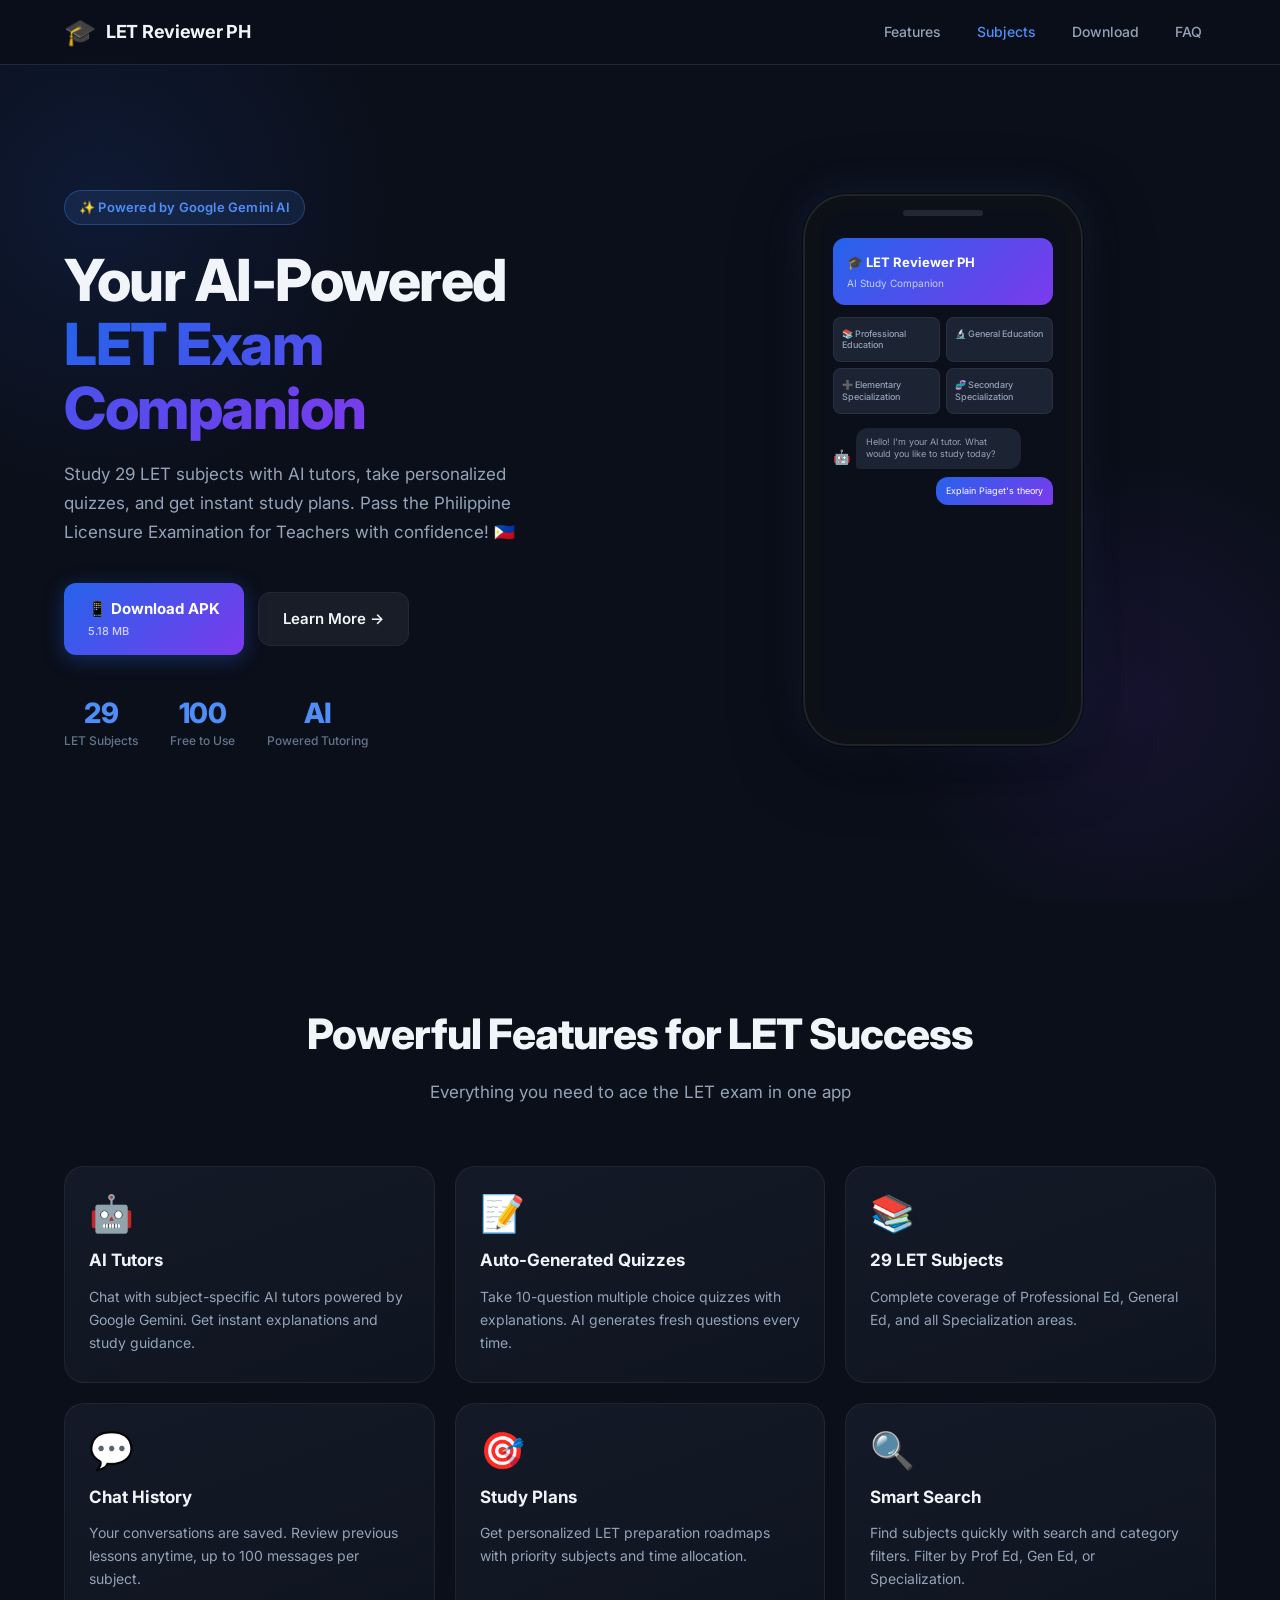
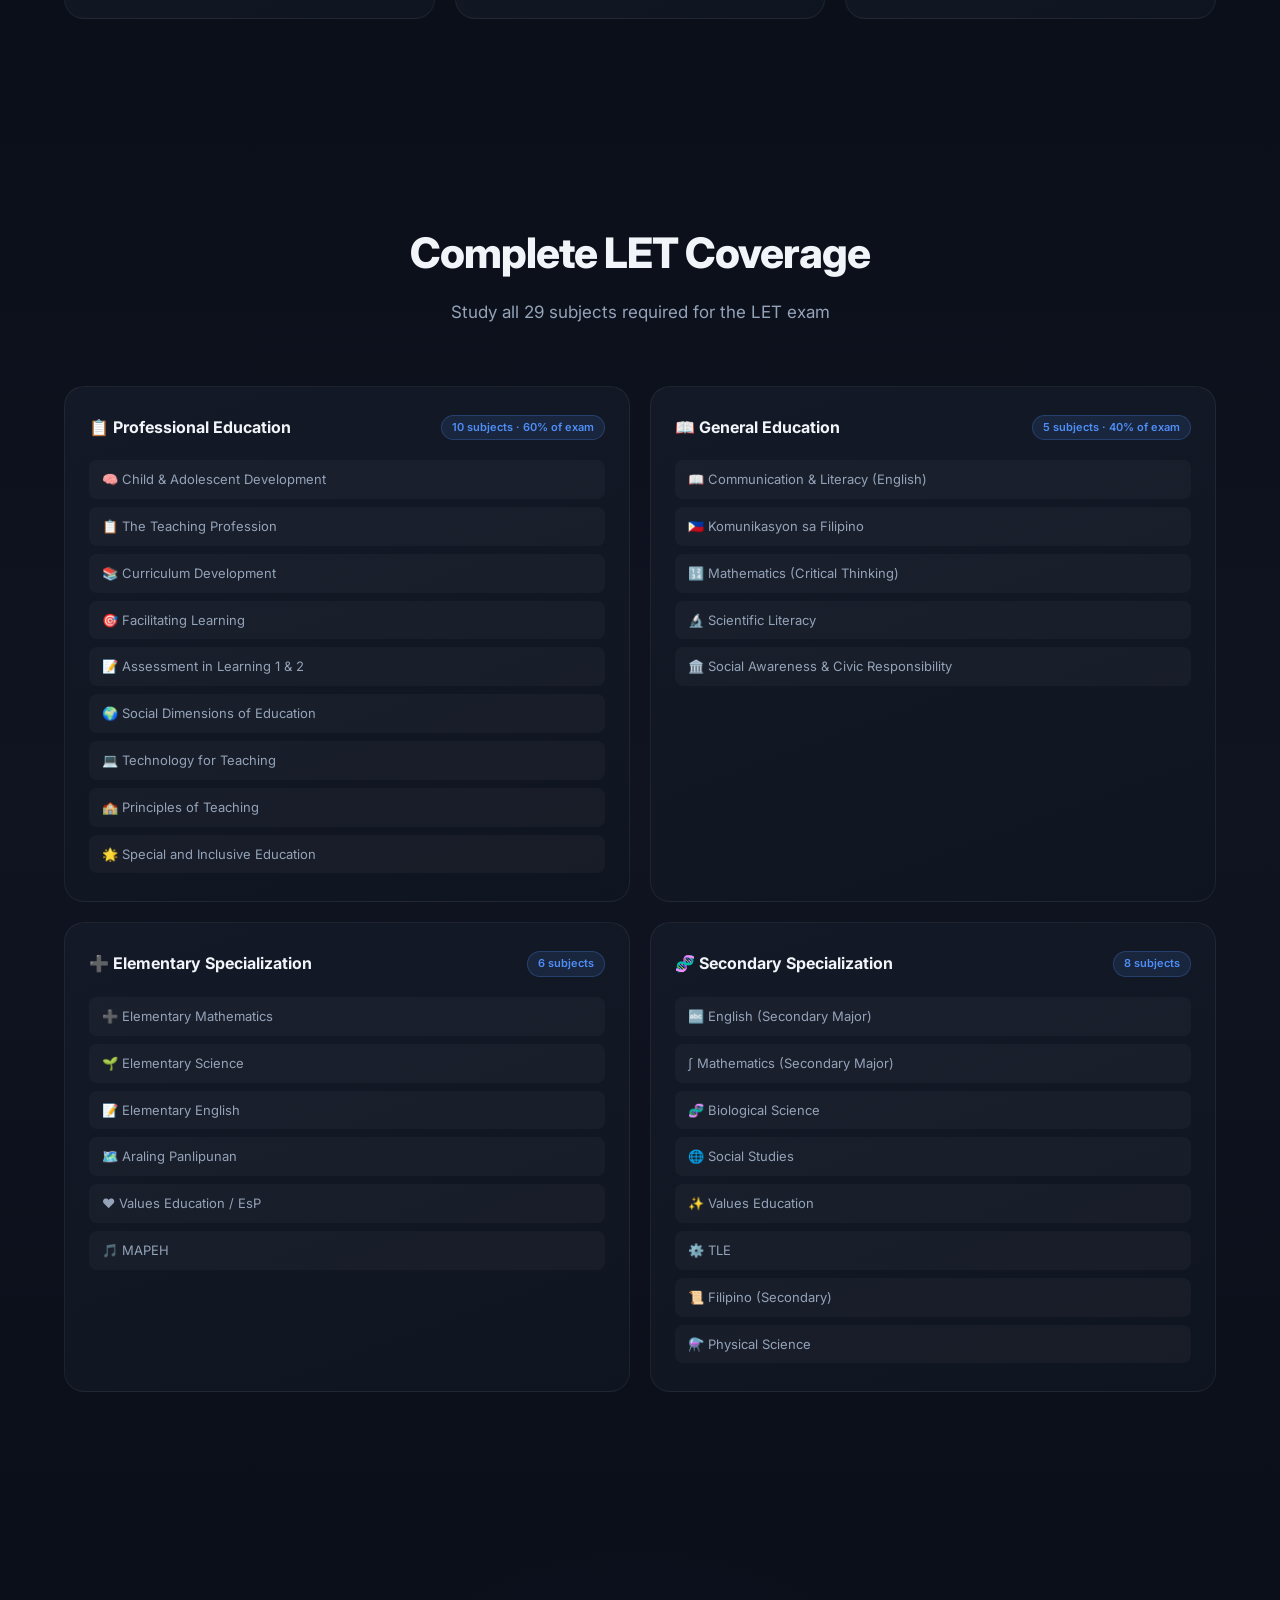
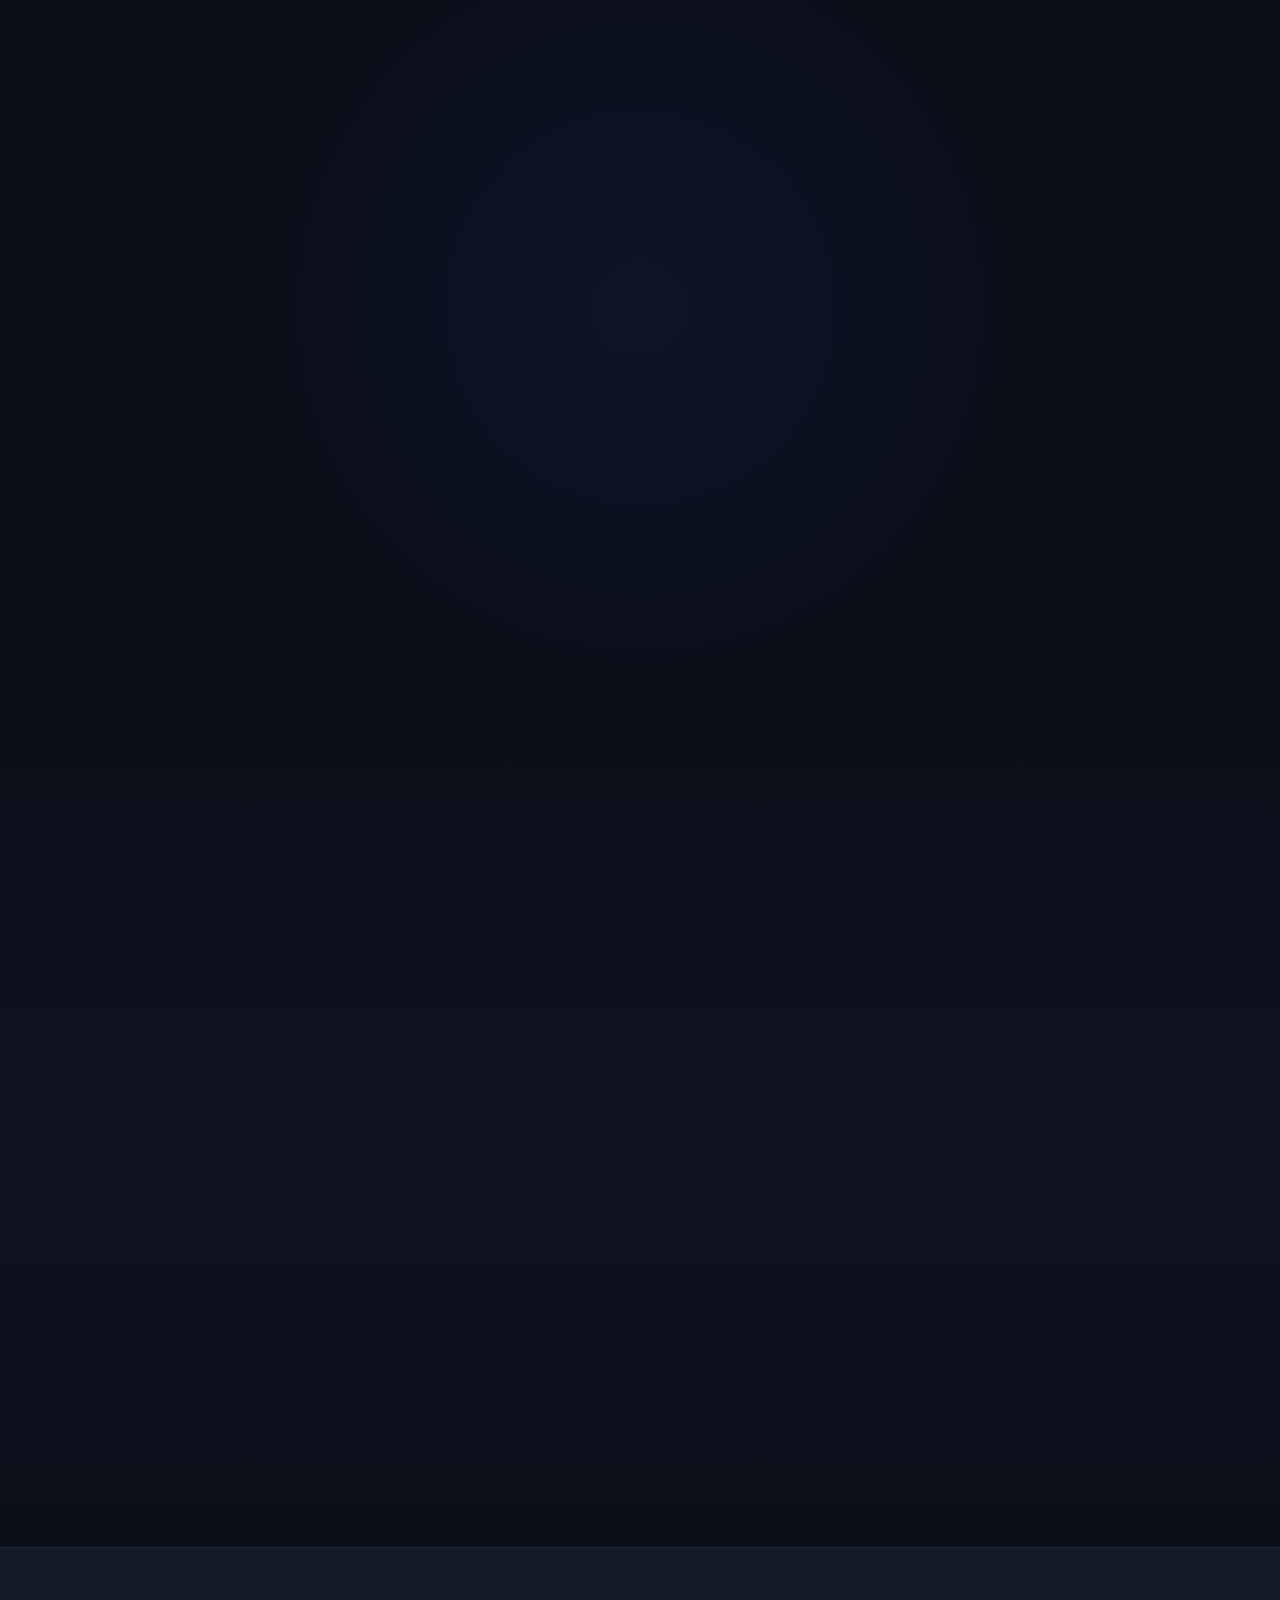
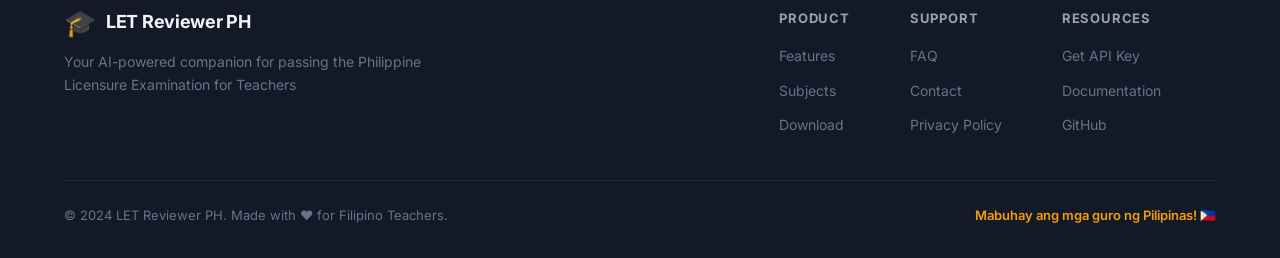
==== index.html @ 0d338c21 "initial commit" ====
<!DOCTYPE html>
<html lang="en">
<head>
    <meta charset="UTF-8">
    <meta name="viewport" content="width=device-width, initial-scale=1.0">
    <meta name="description" content="LET Reviewer PH - Your AI-powered Philippine LET exam companion. Study 29 subjects, chat with AI tutors, and take AI-generated quizzes.">
    <title>LET Reviewer PH - AI-Powered LET Exam Companion 🇵🇭</title>
    <link rel="stylesheet" href="styles.css">
    <link rel="preconnect" href="https://fonts.googleapis.com">
    <link rel="preconnect" href="https://fonts.gstatic.com" crossorigin>
    <link href="https://fonts.googleapis.com/css2?family=Inter:wght@400;500;600;700;800&display=swap" rel="stylesheet">
</head>
<body>
    <!-- Navigation -->
    <nav class="navbar">
        <div class="container">
            <div class="nav-content">
                <div class="logo">
                    <span class="logo-icon">🎓</span>
                    <span class="logo-text">LET Reviewer PH</span>
                </div>
                <div class="nav-links">
                    <a href="#features">Features</a>
                    <a href="#subjects">Subjects</a>
                    <a href="#download">Download</a>
                    <a href="#faq">FAQ</a>
                </div>
                <button class="mobile-menu-btn" onclick="toggleMobileMenu()">
                    <span></span>
                    <span></span>
                    <span></span>
                </button>
            </div>
        </div>
    </nav>

    <!-- Hero Section -->
    <section class="hero">
        <div class="container">
            <div class="hero-content">
                <div class="hero-text">
                    <div class="badge">✨ Powered by Google Gemini AI</div>
                    <h1 class="hero-title">
                        Your AI-Powered<br>
                        <span class="gradient-text">LET Exam Companion</span>
                    </h1>
                    <p class="hero-description">
                        Study 29 LET subjects with AI tutors, take personalized quizzes, 
                        and get instant study plans. Pass the Philippine Licensure Examination 
                        for Teachers with confidence! 🇵🇭
                    </p>
                    <div class="hero-buttons">
                        <a href="#download" class="btn btn-primary">
                            <span>📱 Download APK</span>
                            <span class="btn-size">5.18 MB</span>
                        </a>
                        <a href="#features" class="btn btn-secondary">
                            Learn More →
                        </a>
                    </div>
                    <div class="hero-stats">
                        <div class="stat">
                            <div class="stat-number">29</div>
                            <div class="stat-label">LET Subjects</div>
                        </div>
                        <div class="stat">
                            <div class="stat-number">100%</div>
                            <div class="stat-label">Free to Use</div>
                        </div>
                        <div class="stat">
                            <div class="stat-number">AI</div>
                            <div class="stat-label">Powered Tutoring</div>
                        </div>
                    </div>
                </div>
                <div class="hero-image">
                    <div class="phone-mockup">
                        <div class="phone-screen">
                            <div class="app-preview">
                                <div class="preview-header">
                                    <div class="preview-title">🎓 LET Reviewer PH</div>
                                    <div class="preview-subtitle">AI Study Companion</div>
                                </div>
                                <div class="preview-subjects">
                                    <div class="subject-card">📚 Professional Education</div>
                                    <div class="subject-card">🔬 General Education</div>
                                    <div class="subject-card">➕ Elementary Specialization</div>
                                    <div class="subject-card">🧬 Secondary Specialization</div>
                                </div>
                                <div class="preview-chat">
                                    <div class="chat-bubble ai">
                                        <div class="bubble-icon">🤖</div>
                                        <div class="bubble-text">Hello! I'm your AI tutor. What would you like to study today?</div>
                                    </div>
                                    <div class="chat-bubble user">
                                        <div class="bubble-text">Explain Piaget's theory</div>
                                    </div>
                                </div>
                            </div>
                        </div>
                    </div>
                </div>
            </div>
        </div>
    </section>

    <!-- Features Section -->
    <section id="features" class="features">
        <div class="container">
            <div class="section-header">
                <h2 class="section-title">Powerful Features for LET Success</h2>
                <p class="section-description">Everything you need to ace the LET exam in one app</p>
            </div>
            <div class="features-grid">
                <div class="feature-card">
                    <div class="feature-icon">🤖</div>
                    <h3 class="feature-title">AI Tutors</h3>
                    <p class="feature-description">Chat with subject-specific AI tutors powered by Google Gemini. Get instant explanations and study guidance.</p>
                </div>
                <div class="feature-card">
                    <div class="feature-icon">📝</div>
                    <h3 class="feature-title">Auto-Generated Quizzes</h3>
                    <p class="feature-description">Take 10-question multiple choice quizzes with explanations. AI generates fresh questions every time.</p>
                </div>
                <div class="feature-card">
                    <div class="feature-icon">📚</div>
                    <h3 class="feature-title">29 LET Subjects</h3>
                    <p class="feature-description">Complete coverage of Professional Ed, General Ed, and all Specialization areas.</p>
                </div>
                <div class="feature-card">
                    <div class="feature-icon">💬</div>
                    <h3 class="feature-title">Chat History</h3>
                    <p class="feature-description">Your conversations are saved. Review previous lessons anytime, up to 100 messages per subject.</p>
                </div>
                <div class="feature-card">
                    <div class="feature-icon">🎯</div>
                    <h3 class="feature-title">Study Plans</h3>
                    <p class="feature-description">Get personalized LET preparation roadmaps with priority subjects and time allocation.</p>
                </div>
                <div class="feature-card">
                    <div class="feature-icon">🔍</div>
                    <h3 class="feature-title">Smart Search</h3>
                    <p class="feature-description">Find subjects quickly with search and category filters. Filter by Prof Ed, Gen Ed, or Specialization.</p>
                </div>
            </div>
        </div>
    </section>

    <!-- Subjects Section -->
    <section id="subjects" class="subjects">
        <div class="container">
            <div class="section-header">
                <h2 class="section-title">Complete LET Coverage</h2>
                <p class="section-description">Study all 29 subjects required for the LET exam</p>
            </div>
            <div class="subjects-categories">
                <div class="subject-category">
                    <div class="category-header">
                        <h3 class="category-title">📋 Professional Education</h3>
                        <span class="category-count">10 subjects · 60% of exam</span>
                    </div>
                    <ul class="subject-list">
                        <li>🧠 Child & Adolescent Development</li>
                        <li>📋 The Teaching Profession</li>
                        <li>📚 Curriculum Development</li>
                        <li>🎯 Facilitating Learning</li>
                        <li>📝 Assessment in Learning 1 & 2</li>
                        <li>🌍 Social Dimensions of Education</li>
                        <li>💻 Technology for Teaching</li>
                        <li>🏫 Principles of Teaching</li>
                        <li>🌟 Special and Inclusive Education</li>
                    </ul>
                </div>
                <div class="subject-category">
                    <div class="category-header">
                        <h3 class="category-title">📖 General Education</h3>
                        <span class="category-count">5 subjects · 40% of exam</span>
                    </div>
                    <ul class="subject-list">
                        <li>📖 Communication & Literacy (English)</li>
                        <li>🇵🇭 Komunikasyon sa Filipino</li>
                        <li>🔢 Mathematics (Critical Thinking)</li>
                        <li>🔬 Scientific Literacy</li>
                        <li>🏛️ Social Awareness & Civic Responsibility</li>
                    </ul>
                </div>
                <div class="subject-category">
                    <div class="category-header">
                        <h3 class="category-title">➕ Elementary Specialization</h3>
                        <span class="category-count">6 subjects</span>
                    </div>
                    <ul class="subject-list">
                        <li>➕ Elementary Mathematics</li>
                        <li>🌱 Elementary Science</li>
                        <li>📝 Elementary English</li>
                        <li>🗺️ Araling Panlipunan</li>
                        <li>❤️ Values Education / EsP</li>
                        <li>🎵 MAPEH</li>
                    </ul>
                </div>
                <div class="subject-category">
                    <div class="category-header">
                        <h3 class="category-title">🧬 Secondary Specialization</h3>
                        <span class="category-count">8 subjects</span>
                    </div>
                    <ul class="subject-list">
                        <li>🔤 English (Secondary Major)</li>
                        <li>∫ Mathematics (Secondary Major)</li>
                        <li>🧬 Biological Science</li>
                        <li>🌐 Social Studies</li>
                        <li>✨ Values Education</li>
                        <li>⚙️ TLE</li>
                        <li>📜 Filipino (Secondary)</li>
                        <li>⚗️ Physical Science</li>
                    </ul>
                </div>
            </div>
        </div>
    </section>

    <!-- Download Section -->
    <section id="download" class="download">
        <div class="container">
            <div class="download-content">
                <div class="download-info">
                    <h2 class="download-title">Ready to Start Studying?</h2>
                    <p class="download-description">Download the LET Reviewer PH app and start your journey to becoming a licensed teacher in the Philippines!</p>
                    
                    <div class="download-features">
                        <div class="download-feature">
                            <span class="check-icon">✅</span>
                            <span>No registration required</span>
                        </div>
                        <div class="download-feature">
                            <span class="check-icon">✅</span>
                            <span>API key pre-configured</span>
                        </div>
                        <div class="download-feature">
                            <span class="check-icon">✅</span>
                            <span>Works offline (chat history)</span>
                        </div>
                        <div class="download-feature">
                            <span class="check-icon">✅</span>
                            <span>100% free to use</span>
                        </div>
                    </div>

                    <div class="download-button-container">
                        <a href="LETReviewer.apk" class="btn btn-download" download="LET-Reviewer-PH.apk" onclick="trackDownload()">
                            <span class="download-icon">📱</span>
                            <div class="download-text">
                                <span class="download-label">Download APK</span>
                                <span class="download-size">Version 1.0 · 5.18 MB · Fixed Release</span>
                            </div>
                        </a>
                        <p class="download-note">
                            <strong>Android 7.0+</strong> · Enable "Install from Unknown Sources" to install
                        </p>
                    </div>

                    <div class="download-stats">
                        <div class="stat-item">
                            <div class="stat-value" id="downloadCount">0</div>
                            <div class="stat-label">Downloads</div>
                        </div>
                        <div class="stat-item">
                            <div class="stat-value">4.9★</div>
                            <div class="stat-label">Rating</div>
                        </div>
                        <div class="stat-item">
                            <div class="stat-value">~20MB</div>
                            <div class="stat-label">Storage</div>
                        </div>
                    </div>
                </div>

                <div class="download-instructions">
                    <h3 class="instructions-title">📋 Installation Steps</h3>
                    <ol class="instructions-list">
                        <li>
                            <strong>Download</strong> the APK file by clicking the button
                        </li>
                        <li>
                            <strong>Enable</strong> "Install from Unknown Sources" in your Android settings
                            <span class="instruction-detail">Settings → Security → Unknown Sources</span>
                        </li>
                        <li>
                            <strong>Open</strong> the downloaded APK file from your Downloads folder
                        </li>
                        <li>
                            <strong>Tap Install</strong> and wait for installation to complete
                        </li>
                        <li>
                            <strong>Launch</strong> the app and start studying! No setup needed 🎉
                        </li>
                    </ol>

                    <div class="system-requirements">
                        <h4>System Requirements</h4>
                        <ul>
                            <li><strong>OS:</strong> Android 7.0 (Nougat) or higher</li>
                            <li><strong>Storage:</strong> 20 MB free space</li>
                            <li><strong>Internet:</strong> Required for AI features</li>
                            <li><strong>RAM:</strong> 2 GB recommended</li>
                        </ul>
                    </div>
                </div>
            </div>
        </div>
    </section>

    <!-- FAQ Section -->
    <section id="faq" class="faq">
        <div class="container">
            <div class="section-header">
                <h2 class="section-title">Frequently Asked Questions</h2>
                <p class="section-description">Everything you need to know about LET Reviewer PH</p>
            </div>
            <div class="faq-grid">
                <div class="faq-item">
                    <h3 class="faq-question">Is the app really free?</h3>
                    <p class="faq-answer">Yes! LET Reviewer PH is 100% free. The app comes with a pre-configured Gemini API key, so you can start using it immediately without any costs.</p>
                </div>
                <div class="faq-item">
                    <h3 class="faq-question">Do I need to register or login?</h3>
                    <p class="faq-answer">No registration required! Just download, install, and start studying. Your chat history is saved locally on your device.</p>
                </div>
                <div class="faq-item">
                    <h3 class="faq-question">Does it work offline?</h3>
                    <p class="faq-answer">The app requires internet to communicate with the AI tutor. However, your chat history is saved locally and can be viewed offline.</p>
                </div>
                <div class="faq-item">
                    <h3 class="faq-question">How accurate is the AI tutor?</h3>
                    <p class="faq-answer">The AI is powered by Google's Gemini model and trained on comprehensive LET materials. It provides accurate, helpful responses but should be used alongside official study materials.</p>
                </div>
                <div class="faq-item">
                    <h3 class="faq-question">Can I use my own API key?</h3>
                    <p class="faq-answer">Yes! While the app comes with a pre-configured key, you can update it anytime via the Settings screen if you want to use your own Gemini API key.</p>
                </div>
                <div class="faq-item">
                    <h3 class="faq-question">Is my data safe and private?</h3>
                    <p class="faq-answer">Absolutely. All data is stored locally on your device. Your questions are sent to Google's Gemini API for responses, but no personal information is collected or shared.</p>
                </div>
            </div>
        </div>
    </section>

    <!-- Footer -->
    <footer class="footer">
        <div class="container">
            <div class="footer-content">
                <div class="footer-brand">
                    <div class="footer-logo">
                        <span class="logo-icon">🎓</span>
                        <span class="logo-text">LET Reviewer PH</span>
                    </div>
                    <p class="footer-tagline">Your AI-powered companion for passing the Philippine Licensure Examination for Teachers</p>
                </div>
                <div class="footer-links">
                    <div class="footer-column">
                        <h4>Product</h4>
                        <a href="#features">Features</a>
                        <a href="#subjects">Subjects</a>
                        <a href="#download">Download</a>
                    </div>
                    <div class="footer-column">
                        <h4>Support</h4>
                        <a href="#faq">FAQ</a>
                        <a href="mailto:support@letreviewer.ph">Contact</a>
                        <a href="#">Privacy Policy</a>
                    </div>
                    <div class="footer-column">
                        <h4>Resources</h4>
                        <a href="https://aistudio.google.com" target="_blank">Get API Key</a>
                        <a href="#">Documentation</a>
                        <a href="#">GitHub</a>
                    </div>
                </div>
            </div>
            <div class="footer-bottom">
                <p>&copy; 2024 LET Reviewer PH. Made with ❤️ for Filipino Teachers.</p>
                <p class="footer-disclaimer">Mabuhay ang mga guro ng Pilipinas! 🇵🇭</p>
            </div>
        </div>
    </footer>

    <script src="script.js"></script>
</body>
</html>
---- styles.css ----
/* ============================================================
   LET Reviewer PH - Website Styles
   ============================================================ */

/* Reset and Base */
*, *::before, *::after {
    margin: 0;
    padding: 0;
    box-sizing: border-box;
}

:root {
    --primary: #4F8EF7;
    --primary-dark: #2563EB;
    --primary-deeper: #1D4ED8;
    --accent: #F59E0B;
    --accent-dark: #D97706;
    --purple: #7C3AED;
    --green: #22C55E;

    --bg-dark: #0B0F1A;
    --bg-card: #141927;
    --bg-card-2: #1C2333;
    --bg-input: #1E2638;
    --divider: #1E293B;

    --text-primary: #F1F5F9;
    --text-secondary: #94A3B8;
    --text-hint: #64748B;

    --gradient-blue: linear-gradient(135deg, #2563EB 0%, #7C3AED 100%);
    --gradient-gold: linear-gradient(135deg, #F59E0B 0%, #EF4444 100%);
    --gradient-card: linear-gradient(160deg, #141927 0%, #0f1520 100%);

    --radius-sm: 8px;
    --radius-md: 12px;
    --radius-lg: 20px;
    --radius-xl: 28px;

    --shadow-sm: 0 2px 8px rgba(0,0,0,0.3);
    --shadow-md: 0 8px 32px rgba(0,0,0,0.4);
    --shadow-lg: 0 16px 64px rgba(0,0,0,0.5);
    --shadow-glow: 0 0 40px rgba(79,142,247,0.15);

    --transition: 0.25s ease;
}

html {
    scroll-behavior: smooth;
}

body {
    font-family: 'Inter', -apple-system, BlinkMacSystemFont, 'Segoe UI', sans-serif;
    background: var(--bg-dark);
    color: var(--text-primary);
    line-height: 1.6;
    overflow-x: hidden;
}

.container {
    max-width: 1200px;
    margin: 0 auto;
    padding: 0 24px;
}

/* ============================================================
   NAVBAR
   ============================================================ */

.navbar {
    position: fixed;
    top: 0;
    left: 0;
    right: 0;
    z-index: 100;
    background: rgba(11, 15, 26, 0.85);
    backdrop-filter: blur(16px);
    -webkit-backdrop-filter: blur(16px);
    border-bottom: 1px solid var(--divider);
    transition: background var(--transition);
}

.navbar.scrolled {
    background: rgba(11, 15, 26, 0.98);
}

.nav-content {
    display: flex;
    align-items: center;
    justify-content: space-between;
    height: 64px;
}

.logo {
    display: flex;
    align-items: center;
    gap: 10px;
    text-decoration: none;
}

.logo-icon {
    font-size: 26px;
    line-height: 1;
}

.logo-text {
    font-size: 18px;
    font-weight: 700;
    color: var(--text-primary);
    letter-spacing: -0.3px;
}

.nav-links {
    display: flex;
    align-items: center;
    gap: 8px;
}

.nav-links a {
    color: var(--text-secondary);
    text-decoration: none;
    font-size: 14px;
    font-weight: 500;
    padding: 8px 14px;
    border-radius: var(--radius-sm);
    transition: color var(--transition), background var(--transition);
}

.nav-links a:hover {
    color: var(--text-primary);
    background: rgba(255,255,255,0.06);
}

.mobile-menu-btn {
    display: none;
    flex-direction: column;
    gap: 5px;
    background: none;
    border: none;
    cursor: pointer;
    padding: 4px;
}

.mobile-menu-btn span {
    display: block;
    width: 22px;
    height: 2px;
    background: var(--text-secondary);
    border-radius: 2px;
    transition: var(--transition);
}

/* ============================================================
   HERO
   ============================================================ */

.hero {
    min-height: 100vh;
    display: flex;
    align-items: center;
    padding: 120px 0 80px;
    position: relative;
    overflow: hidden;
}

/* Background glow orbs */
.hero::before {
    content: '';
    position: absolute;
    width: 600px;
    height: 600px;
    background: radial-gradient(circle, rgba(37,99,235,0.12) 0%, transparent 70%);
    top: -100px;
    left: -200px;
    pointer-events: none;
}

.hero::after {
    content: '';
    position: absolute;
    width: 500px;
    height: 500px;
    background: radial-gradient(circle, rgba(124,58,237,0.1) 0%, transparent 70%);
    bottom: -50px;
    right: -100px;
    pointer-events: none;
}

.hero-content {
    display: grid;
    grid-template-columns: 1fr 1fr;
    gap: 60px;
    align-items: center;
}

.hero-text {
    position: relative;
    z-index: 1;
}

.badge {
    display: inline-flex;
    align-items: center;
    gap: 6px;
    background: rgba(79,142,247,0.12);
    border: 1px solid rgba(79,142,247,0.3);
    color: var(--primary);
    font-size: 13px;
    font-weight: 600;
    padding: 6px 14px;
    border-radius: 100px;
    margin-bottom: 24px;
    letter-spacing: 0.2px;
}

.hero-title {
    font-size: clamp(36px, 5vw, 58px);
    font-weight: 800;
    line-height: 1.1;
    letter-spacing: -1.5px;
    margin-bottom: 20px;
    color: var(--text-primary);
}

.gradient-text {
    background: var(--gradient-blue);
    -webkit-background-clip: text;
    -webkit-text-fill-color: transparent;
    background-clip: text;
}

.hero-description {
    font-size: 17px;
    color: var(--text-secondary);
    line-height: 1.7;
    margin-bottom: 36px;
    max-width: 480px;
}

.hero-buttons {
    display: flex;
    align-items: center;
    gap: 14px;
    margin-bottom: 44px;
    flex-wrap: wrap;
}

/* ============================================================
   BUTTONS
   ============================================================ */

.btn {
    display: inline-flex;
    align-items: center;
    gap: 8px;
    font-size: 15px;
    font-weight: 600;
    padding: 14px 24px;
    border-radius: var(--radius-md);
    text-decoration: none;
    border: none;
    cursor: pointer;
    transition: transform var(--transition), box-shadow var(--transition), opacity var(--transition);
    white-space: nowrap;
}

.btn:hover {
    transform: translateY(-2px);
}

.btn:active {
    transform: translateY(0);
}

.btn-primary {
    background: var(--gradient-blue);
    color: white;
    box-shadow: 0 4px 20px rgba(37,99,235,0.35);
    flex-direction: column;
    align-items: flex-start;
    gap: 2px;
    padding: 14px 24px;
}

.btn-primary:hover {
    box-shadow: 0 8px 30px rgba(37,99,235,0.5);
}

.btn-primary span:first-child {
    font-size: 15px;
    font-weight: 700;
}

.btn-size {
    font-size: 11px;
    font-weight: 500;
    opacity: 0.75;
}

.btn-secondary {
    background: rgba(255,255,255,0.06);
    color: var(--text-primary);
    border: 1px solid var(--divider);
}

.btn-secondary:hover {
    background: rgba(255,255,255,0.1);
    border-color: rgba(79,142,247,0.4);
}

.btn-download {
    display: flex;
    align-items: center;
    gap: 16px;
    background: var(--gradient-blue);
    color: white;
    padding: 18px 28px;
    border-radius: var(--radius-lg);
    box-shadow: 0 6px 30px rgba(37,99,235,0.4);
    font-size: 16px;
    font-weight: 700;
    text-decoration: none;
    transition: transform var(--transition), box-shadow var(--transition);
    width: fit-content;
}

.btn-download:hover {
    transform: translateY(-3px);
    box-shadow: 0 12px 40px rgba(37,99,235,0.55);
}

.download-icon {
    font-size: 28px;
    line-height: 1;
}

.download-text {
    display: flex;
    flex-direction: column;
    gap: 2px;
    text-align: left;
}

.download-label {
    font-size: 16px;
    font-weight: 700;
}

.download-size {
    font-size: 12px;
    font-weight: 500;
    opacity: 0.8;
}

/* ============================================================
   HERO STATS
   ============================================================ */

.hero-stats {
    display: flex;
    gap: 32px;
}

.stat {
    text-align: center;
}

.stat-number {
    font-size: 28px;
    font-weight: 800;
    color: var(--primary);
    line-height: 1;
    letter-spacing: -0.5px;
}

.stat-label {
    font-size: 12px;
    color: var(--text-hint);
    margin-top: 4px;
    font-weight: 500;
}

/* ============================================================
   PHONE MOCKUP
   ============================================================ */

.hero-image {
    display: flex;
    justify-content: center;
    align-items: center;
    position: relative;
    z-index: 1;
}

.phone-mockup {
    width: 280px;
    background: #0d1117;
    border-radius: 44px;
    padding: 14px;
    border: 2px solid rgba(255,255,255,0.08);
    box-shadow:
        0 0 0 1px rgba(0,0,0,0.5),
        var(--shadow-lg),
        var(--shadow-glow);
    position: relative;
    animation: float 4s ease-in-out infinite;
}

@keyframes float {
    0%, 100% { transform: translateY(0px); }
    50% { transform: translateY(-12px); }
}

/* Phone notch */
.phone-mockup::before {
    content: '';
    position: absolute;
    top: 14px;
    left: 50%;
    transform: translateX(-50%);
    width: 80px;
    height: 6px;
    background: rgba(255,255,255,0.1);
    border-radius: 4px;
    z-index: 2;
}

.phone-screen {
    background: var(--bg-dark);
    border-radius: 32px;
    overflow: hidden;
    min-height: 520px;
}

.app-preview {
    padding: 28px 14px 14px;
    display: flex;
    flex-direction: column;
    gap: 10px;
}

.preview-header {
    background: var(--gradient-blue);
    border-radius: var(--radius-md);
    padding: 14px;
    margin-bottom: 2px;
}

.preview-title {
    font-size: 13px;
    font-weight: 700;
    color: white;
}

.preview-subtitle {
    font-size: 10px;
    color: rgba(255,255,255,0.7);
    margin-top: 2px;
}

.preview-subjects {
    display: grid;
    grid-template-columns: 1fr 1fr;
    gap: 6px;
}

.subject-card {
    background: var(--bg-card-2);
    border: 1px solid rgba(255,255,255,0.06);
    border-radius: var(--radius-sm);
    padding: 10px 8px;
    font-size: 9px;
    color: var(--text-secondary);
    font-weight: 500;
    line-height: 1.3;
}

.preview-chat {
    display: flex;
    flex-direction: column;
    gap: 8px;
    margin-top: 4px;
}

.chat-bubble {
    display: flex;
    gap: 6px;
    align-items: flex-end;
}

.chat-bubble.ai {
    justify-content: flex-start;
}

.chat-bubble.user {
    justify-content: flex-end;
}

.bubble-icon {
    font-size: 14px;
    flex-shrink: 0;
}

.bubble-text {
    font-size: 9px;
    line-height: 1.4;
    padding: 8px 10px;
    border-radius: 12px;
    max-width: 75%;
}

.chat-bubble.ai .bubble-text {
    background: var(--bg-card-2);
    color: var(--text-secondary);
    border-bottom-left-radius: 3px;
}

.chat-bubble.user .bubble-text {
    background: var(--gradient-blue);
    color: white;
    border-bottom-right-radius: 3px;
}

/* ============================================================
   FEATURES SECTION
   ============================================================ */

.features {
    padding: 100px 0;
    position: relative;
}

.section-header {
    text-align: center;
    margin-bottom: 60px;
}

.section-title {
    font-size: clamp(28px, 4vw, 42px);
    font-weight: 800;
    letter-spacing: -1px;
    margin-bottom: 12px;
    color: var(--text-primary);
}

.section-description {
    font-size: 17px;
    color: var(--text-secondary);
    max-width: 520px;
    margin: 0 auto;
    line-height: 1.6;
}

.features-grid {
    display: grid;
    grid-template-columns: repeat(3, 1fr);
    gap: 20px;
}

.feature-card {
    background: var(--gradient-card);
    border: 1px solid rgba(255,255,255,0.06);
    border-radius: var(--radius-lg);
    padding: 28px 24px;
    transition: transform var(--transition), border-color var(--transition), box-shadow var(--transition);
    position: relative;
    overflow: hidden;
}

.feature-card::before {
    content: '';
    position: absolute;
    top: 0;
    left: 0;
    right: 0;
    height: 2px;
    background: var(--gradient-blue);
    opacity: 0;
    transition: opacity var(--transition);
}

.feature-card:hover {
    transform: translateY(-4px);
    border-color: rgba(79,142,247,0.25);
    box-shadow: var(--shadow-md), 0 0 30px rgba(79,142,247,0.08);
}

.feature-card:hover::before {
    opacity: 1;
}

.feature-icon {
    font-size: 36px;
    margin-bottom: 16px;
    display: block;
    line-height: 1;
}

.feature-title {
    font-size: 17px;
    font-weight: 700;
    margin-bottom: 10px;
    color: var(--text-primary);
}

.feature-description {
    font-size: 14px;
    color: var(--text-secondary);
    line-height: 1.65;
}

/* ============================================================
   SUBJECTS SECTION
   ============================================================ */

.subjects {
    padding: 100px 0;
    background: linear-gradient(180deg, transparent 0%, rgba(20,25,39,0.5) 50%, transparent 100%);
}

.subjects-categories {
    display: grid;
    grid-template-columns: repeat(2, 1fr);
    gap: 20px;
}

.subject-category {
    background: var(--gradient-card);
    border: 1px solid rgba(255,255,255,0.06);
    border-radius: var(--radius-lg);
    padding: 28px 24px;
    transition: border-color var(--transition);
}

.subject-category:hover {
    border-color: rgba(79,142,247,0.2);
}

.category-header {
    display: flex;
    align-items: center;
    justify-content: space-between;
    margin-bottom: 20px;
    flex-wrap: wrap;
    gap: 8px;
}

.category-title {
    font-size: 16px;
    font-weight: 700;
    color: var(--text-primary);
}

.category-count {
    font-size: 11px;
    font-weight: 600;
    color: var(--primary);
    background: rgba(79,142,247,0.12);
    border: 1px solid rgba(79,142,247,0.25);
    padding: 3px 10px;
    border-radius: 100px;
}

.subject-list {
    list-style: none;
    display: flex;
    flex-direction: column;
    gap: 8px;
}

.subject-list li {
    font-size: 13px;
    color: var(--text-secondary);
    padding: 8px 12px;
    background: rgba(255,255,255,0.03);
    border-radius: var(--radius-sm);
    border: 1px solid transparent;
    transition: background var(--transition), border-color var(--transition), color var(--transition);
    cursor: default;
}

.subject-list li:hover {
    background: rgba(79,142,247,0.08);
    border-color: rgba(79,142,247,0.2);
    color: var(--text-primary);
}

/* ============================================================
   DOWNLOAD SECTION
   ============================================================ */

.download {
    padding: 100px 0;
    position: relative;
    overflow: hidden;
}

.download::before {
    content: '';
    position: absolute;
    width: 800px;
    height: 800px;
    background: radial-gradient(circle, rgba(37,99,235,0.07) 0%, transparent 65%);
    top: 50%;
    left: 50%;
    transform: translate(-50%, -50%);
    pointer-events: none;
}

.download-content {
    display: grid;
    grid-template-columns: 1fr 1fr;
    gap: 60px;
    align-items: start;
    position: relative;
    z-index: 1;
}

.download-title {
    font-size: clamp(28px, 3.5vw, 42px);
    font-weight: 800;
    letter-spacing: -1px;
    margin-bottom: 14px;
    color: var(--text-primary);
}

.download-description {
    font-size: 16px;
    color: var(--text-secondary);
    line-height: 1.7;
    margin-bottom: 28px;
}

.download-features {
    display: flex;
    flex-direction: column;
    gap: 10px;
    margin-bottom: 32px;
}

.download-feature {
    display: flex;
    align-items: center;
    gap: 10px;
    font-size: 14px;
    color: var(--text-secondary);
}

.check-icon {
    font-size: 15px;
    flex-shrink: 0;
}

.download-button-container {
    margin-bottom: 28px;
}

.download-note {
    font-size: 13px;
    color: var(--text-hint);
    margin-top: 12px;
}

.download-note strong {
    color: var(--text-secondary);
}

.download-stats {
    display: flex;
    gap: 28px;
}

.stat-item {
    text-align: center;
}

.stat-value {
    font-size: 22px;
    font-weight: 800;
    color: var(--text-primary);
    line-height: 1;
    letter-spacing: -0.5px;
}

.stat-label {
    font-size: 12px;
    color: var(--text-hint);
    margin-top: 4px;
    font-weight: 500;
}

/* ============================================================
   INSTALLATION INSTRUCTIONS
   ============================================================ */

.download-instructions {
    background: var(--gradient-card);
    border: 1px solid rgba(255,255,255,0.06);
    border-radius: var(--radius-xl);
    padding: 32px;
}

.instructions-title {
    font-size: 18px;
    font-weight: 700;
    margin-bottom: 24px;
    color: var(--text-primary);
}

.instructions-list {
    list-style: none;
    display: flex;
    flex-direction: column;
    gap: 4px;
    counter-reset: steps;
    margin-bottom: 28px;
}

.instructions-list li {
    counter-increment: steps;
    display: flex;
    gap: 14px;
    padding: 14px;
    border-radius: var(--radius-md);
    font-size: 14px;
    color: var(--text-secondary);
    line-height: 1.5;
    transition: background var(--transition);
    position: relative;
}

.instructions-list li::before {
    content: counter(steps);
    display: flex;
    align-items: center;
    justify-content: center;
    min-width: 26px;
    height: 26px;
    background: var(--gradient-blue);
    color: white;
    font-size: 12px;
    font-weight: 700;
    border-radius: 50%;
    flex-shrink: 0;
    margin-top: 1px;
}

.instructions-list li:hover {
    background: rgba(255,255,255,0.03);
}

.instructions-list li strong {
    color: var(--text-primary);
}

.instruction-detail {
    display: block;
    font-size: 12px;
    color: var(--text-hint);
    margin-top: 3px;
    font-style: italic;
}

.system-requirements {
    border-top: 1px solid var(--divider);
    padding-top: 20px;
}

.system-requirements h4 {
    font-size: 13px;
    font-weight: 700;
    color: var(--text-secondary);
    text-transform: uppercase;
    letter-spacing: 0.8px;
    margin-bottom: 12px;
}

.system-requirements ul {
    list-style: none;
    display: flex;
    flex-direction: column;
    gap: 6px;
}

.system-requirements ul li {
    font-size: 13px;
    color: var(--text-hint);
    display: flex;
    gap: 6px;
}

.system-requirements ul li strong {
    color: var(--text-secondary);
    min-width: 70px;
}

/* ============================================================
   FAQ SECTION
   ============================================================ */

.faq {
    padding: 100px 0;
    background: linear-gradient(180deg, transparent 0%, rgba(20,25,39,0.4) 50%, transparent 100%);
}

.faq-grid {
    display: grid;
    grid-template-columns: repeat(2, 1fr);
    gap: 16px;
}

.faq-item {
    background: var(--gradient-card);
    border: 1px solid rgba(255,255,255,0.06);
    border-radius: var(--radius-lg);
    padding: 24px;
    transition: border-color var(--transition), transform var(--transition);
}

.faq-item:hover {
    border-color: rgba(79,142,247,0.2);
    transform: translateY(-2px);
}

.faq-question {
    font-size: 15px;
    font-weight: 700;
    color: var(--text-primary);
    margin-bottom: 10px;
    line-height: 1.4;
}

.faq-answer {
    font-size: 14px;
    color: var(--text-secondary);
    line-height: 1.65;
}

/* ============================================================
   FOOTER
   ============================================================ */

.footer {
    background: var(--bg-card);
    border-top: 1px solid var(--divider);
    padding: 60px 0 32px;
}

.footer-content {
    display: grid;
    grid-template-columns: 1.5fr 1fr;
    gap: 60px;
    margin-bottom: 44px;
}

.footer-logo {
    display: flex;
    align-items: center;
    gap: 10px;
    margin-bottom: 14px;
}

.footer-tagline {
    font-size: 14px;
    color: var(--text-hint);
    line-height: 1.6;
    max-width: 360px;
}

.footer-links {
    display: flex;
    gap: 60px;
}

.footer-column {
    display: flex;
    flex-direction: column;
    gap: 12px;
}

.footer-column h4 {
    font-size: 13px;
    font-weight: 700;
    color: var(--text-secondary);
    text-transform: uppercase;
    letter-spacing: 0.8px;
    margin-bottom: 4px;
}

.footer-column a {
    font-size: 14px;
    color: var(--text-hint);
    text-decoration: none;
    transition: color var(--transition);
}

.footer-column a:hover {
    color: var(--primary);
}

.footer-bottom {
    border-top: 1px solid var(--divider);
    padding-top: 24px;
    display: flex;
    justify-content: space-between;
    align-items: center;
    flex-wrap: wrap;
    gap: 8px;
}

.footer-bottom p {
    font-size: 13px;
    color: var(--text-hint);
}

.footer-disclaimer {
    color: var(--accent) !important;
    font-weight: 600;
}

/* ============================================================
   MOBILE MENU (RESPONSIVE)
   ============================================================ */

.mobile-nav {
    display: none;
    position: fixed;
    top: 64px;
    left: 0;
    right: 0;
    background: rgba(11,15,26,0.98);
    backdrop-filter: blur(16px);
    border-bottom: 1px solid var(--divider);
    z-index: 99;
    padding: 16px 24px 20px;
    flex-direction: column;
    gap: 4px;
}

.mobile-nav.open {
    display: flex;
}

.mobile-nav a {
    color: var(--text-secondary);
    text-decoration: none;
    font-size: 15px;
    font-weight: 500;
    padding: 12px 16px;
    border-radius: var(--radius-md);
    transition: color var(--transition), background var(--transition);
}

.mobile-nav a:hover {
    color: var(--text-primary);
    background: rgba(255,255,255,0.06);
}

/* ============================================================
   SCROLL-DRIVEN ANIMATIONS
   ============================================================ */

.fade-up {
    opacity: 0;
    transform: translateY(24px);
    transition: opacity 0.55s ease, transform 0.55s ease;
}

.fade-up.visible {
    opacity: 1;
    transform: translateY(0);
}

/* ============================================================
   RESPONSIVE - TABLET (≤900px)
   ============================================================ */

@media (max-width: 900px) {
    .hero-content {
        grid-template-columns: 1fr;
        gap: 48px;
        text-align: center;
    }

    .hero-text {
        order: 1;
    }

    .hero-image {
        order: 0;
    }

    .hero-description {
        max-width: 100%;
        margin: 0 auto 36px;
    }

    .hero-buttons {
        justify-content: center;
    }

    .hero-stats {
        justify-content: center;
    }

    .features-grid {
        grid-template-columns: repeat(2, 1fr);
    }

    .subjects-categories {
        grid-template-columns: 1fr;
    }

    .download-content {
        grid-template-columns: 1fr;
        gap: 40px;
    }

    .faq-grid {
        grid-template-columns: 1fr;
    }

    .footer-content {
        grid-template-columns: 1fr;
        gap: 40px;
    }

    .footer-links {
        gap: 32px;
    }
}

/* ============================================================
   RESPONSIVE - MOBILE (≤600px)
   ============================================================ */

@media (max-width: 600px) {
    .container {
        padding: 0 16px;
    }

    .nav-links {
        display: none;
    }

    .mobile-menu-btn {
        display: flex;
    }

    .hero {
        padding: 100px 0 60px;
    }

    .hero-title {
        font-size: 34px;
        letter-spacing: -1px;
    }

    .hero-description {
        font-size: 15px;
    }

    .hero-buttons {
        flex-direction: column;
        align-items: center;
        width: 100%;
    }

    .btn-primary, .btn-secondary {
        width: 100%;
        justify-content: center;
    }

    .features-grid {
        grid-template-columns: 1fr;
    }

    .phone-mockup {
        width: 240px;
    }

    .download-stats {
        justify-content: center;
    }

    .instructions-list li {
        flex-direction: column;
        gap: 8px;
    }

    .footer-links {
        flex-wrap: wrap;
        gap: 28px;
    }

    .footer-bottom {
        flex-direction: column;
        text-align: center;
    }

    .section-title {
        font-size: 26px;
    }

    .download-title {
        font-size: 26px;
    }
}

/* ============================================================
   UTILITY
   ============================================================ */

::selection {
    background: rgba(79,142,247,0.3);
    color: var(--text-primary);
}

::-webkit-scrollbar {
    width: 6px;
}

::-webkit-scrollbar-track {
    background: var(--bg-dark);
}

::-webkit-scrollbar-thumb {
    background: var(--bg-card-2);
    border-radius: 3px;
}

::-webkit-scrollbar-thumb:hover {
    background: var(--text-hint);
}
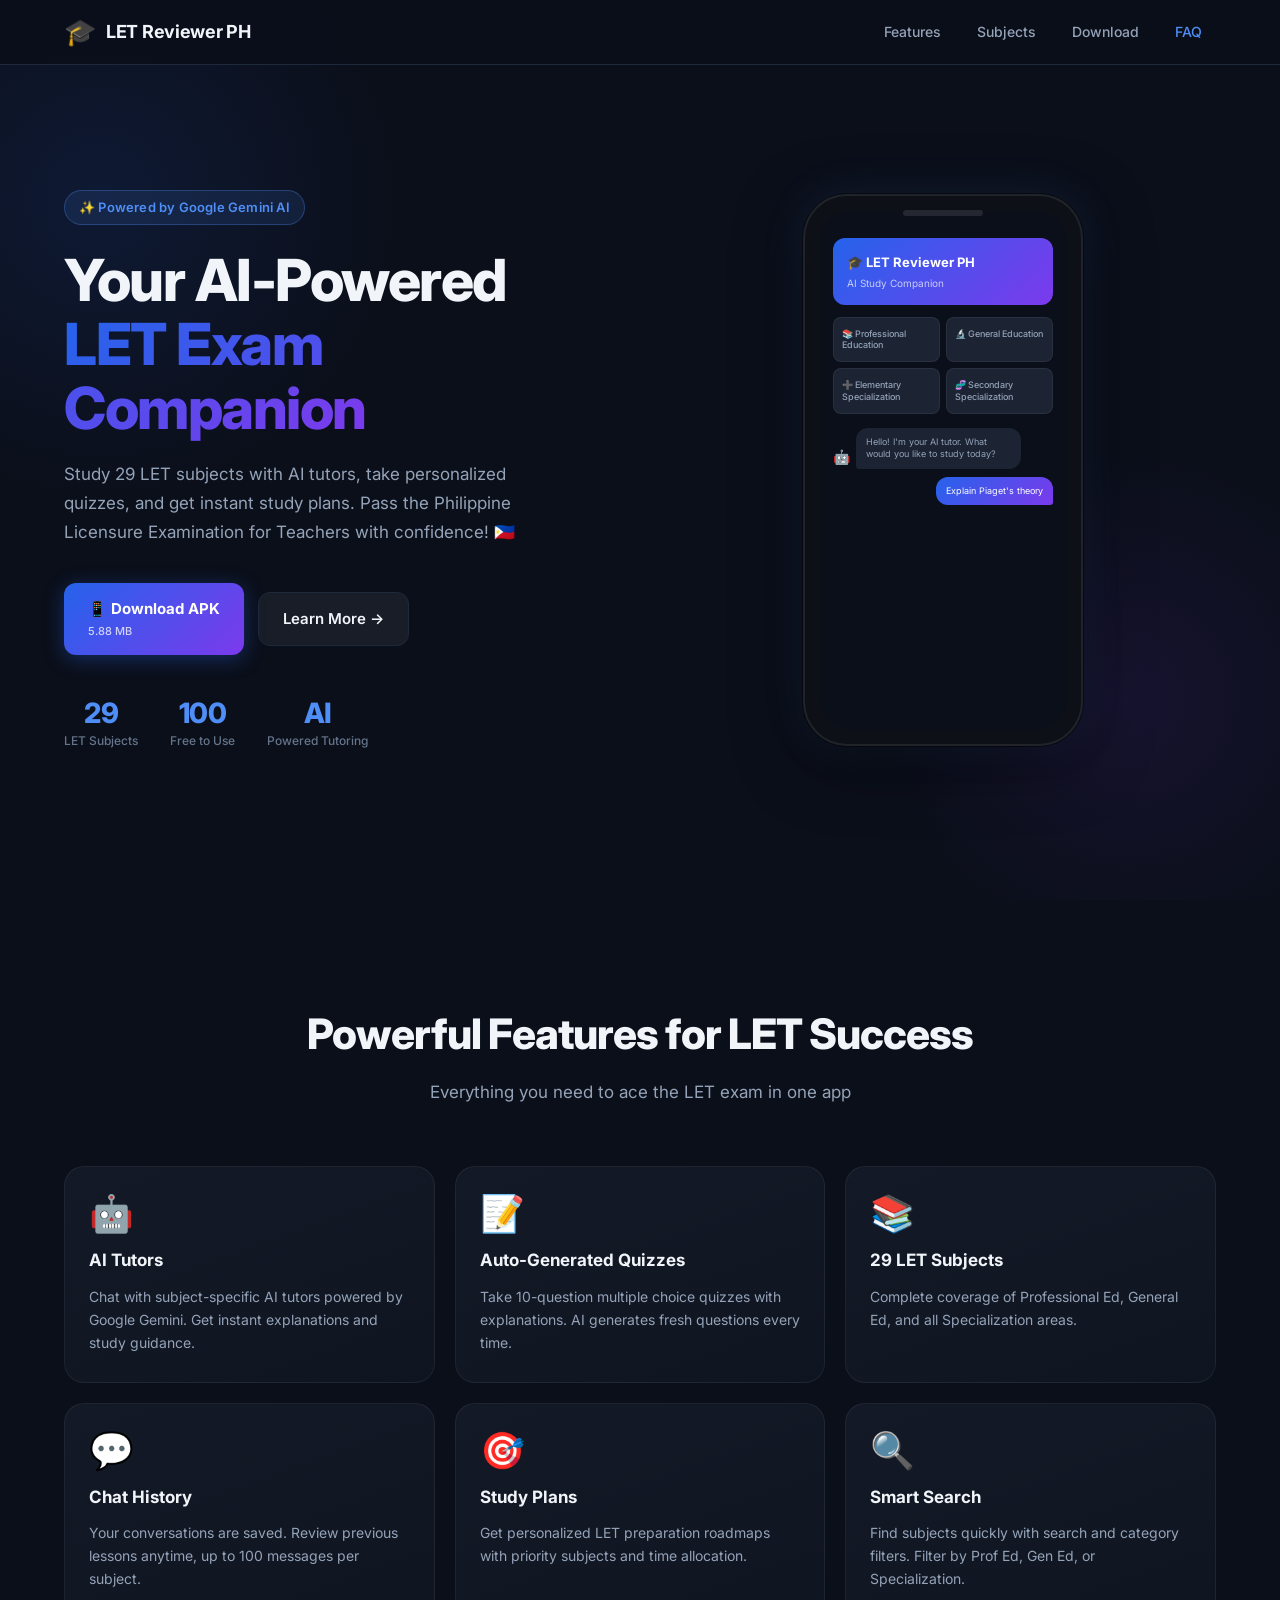
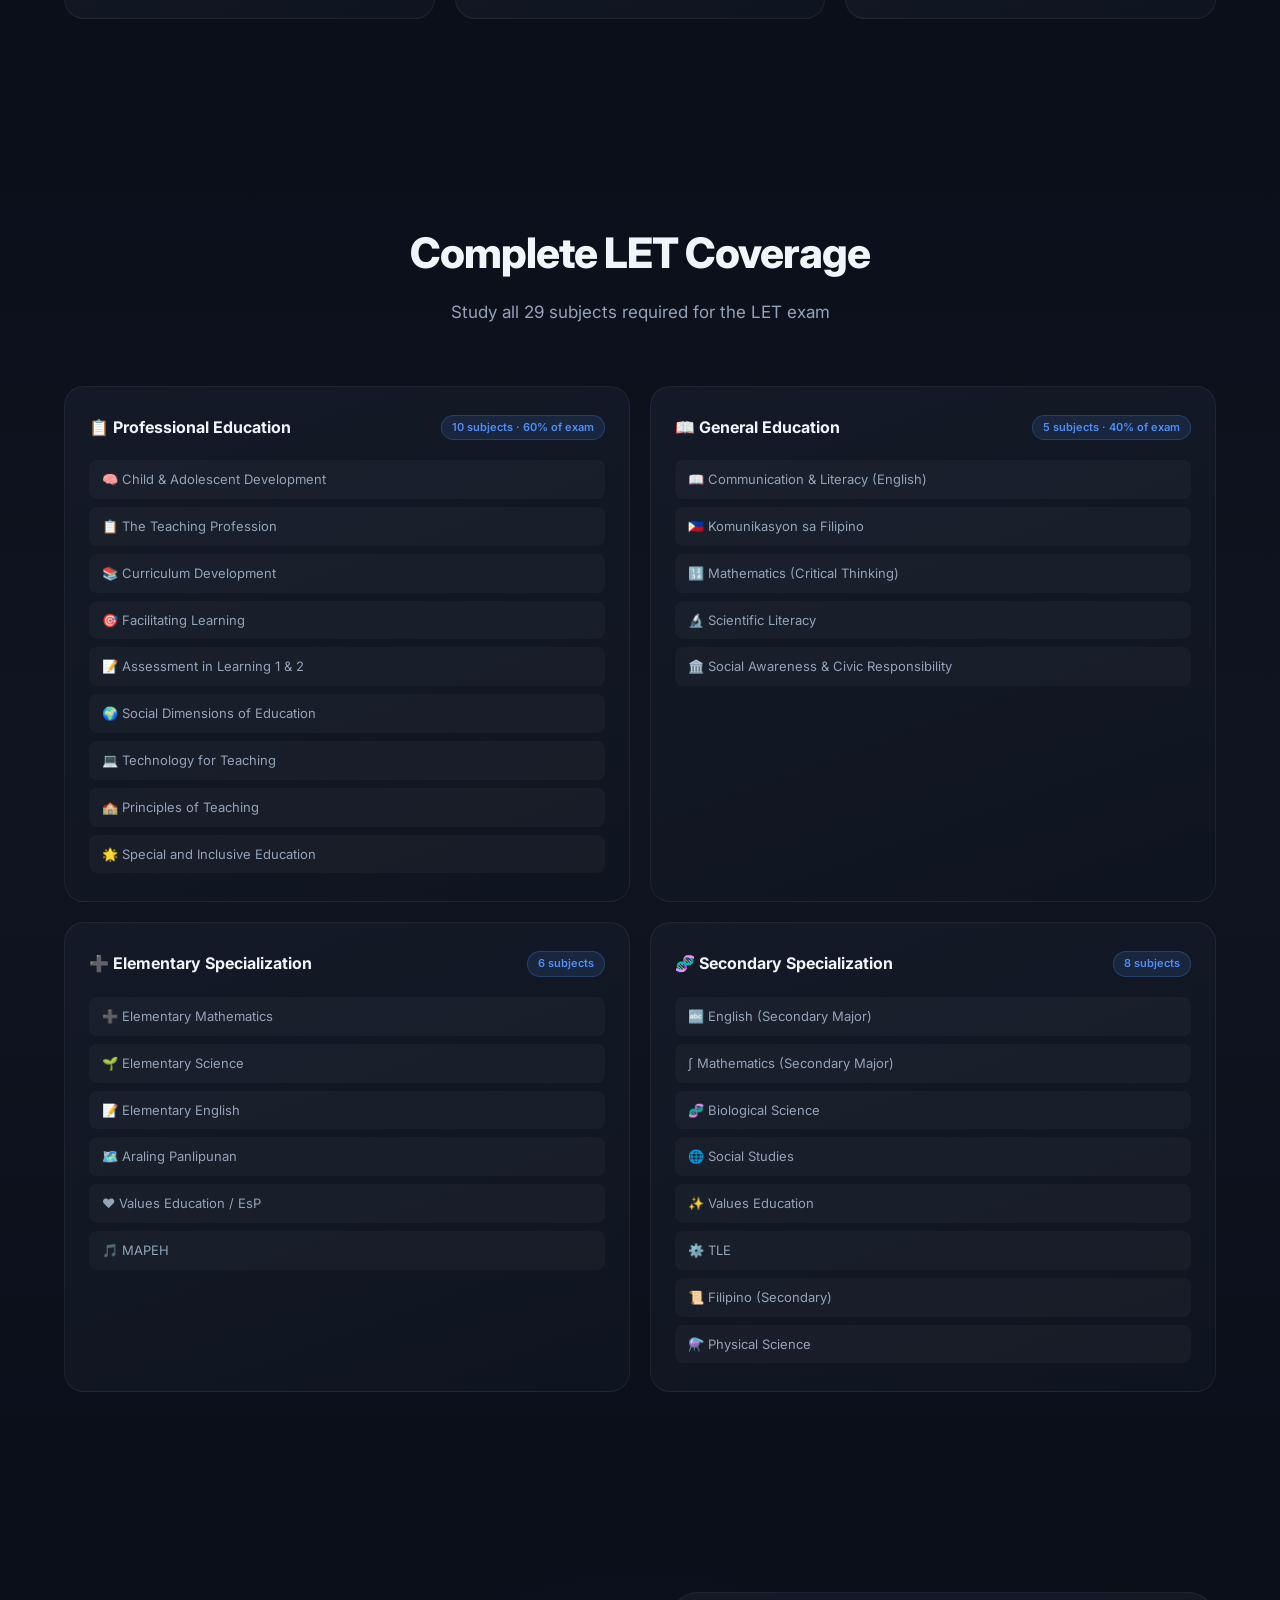
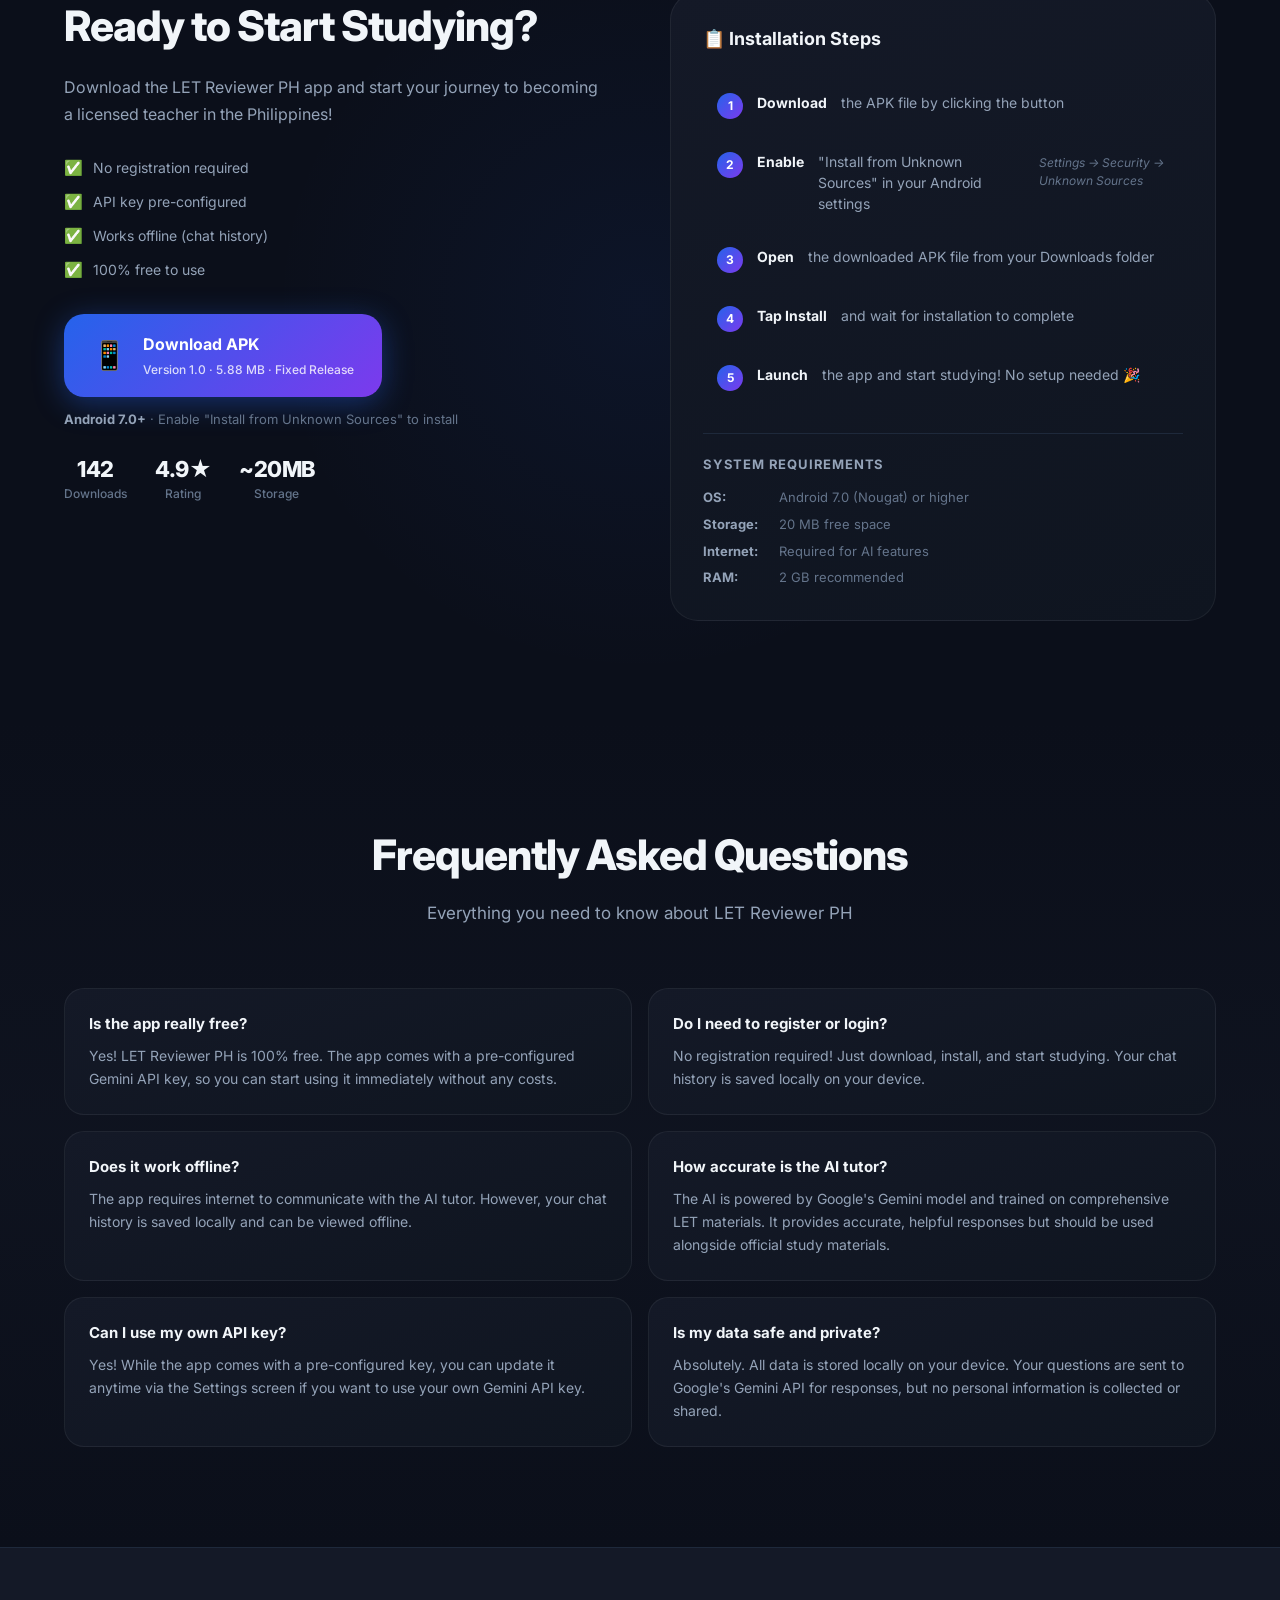
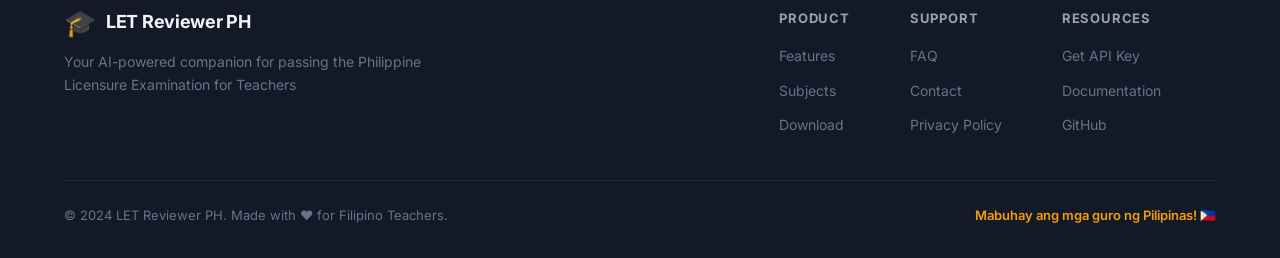
==== commit d878eed9: "Update LETReviewer.apk with new icon, 10-question AI quiz with auto-checking, and Gemini fixes" ====
--- a/index.html
+++ b/index.html
@@ -52,7 +52,7 @@
                     <div class="hero-buttons">
                         <a href="#download" class="btn btn-primary">
                             <span>📱 Download APK</span>
-                            <span class="btn-size">5.18 MB</span>
+                            <span class="btn-size">5.88 MB</span>
                         </a>
                         <a href="#features" class="btn btn-secondary">
                             Learn More →
@@ -250,7 +250,7 @@
                             <span class="download-icon">📱</span>
                             <div class="download-text">
                                 <span class="download-label">Download APK</span>
-                                <span class="download-size">Version 1.0 · 5.18 MB · Fixed Release</span>
+                                <span class="download-size">Version 1.0 · 5.88 MB · Fixed Release</span>
                             </div>
                         </a>
                         <p class="download-note">
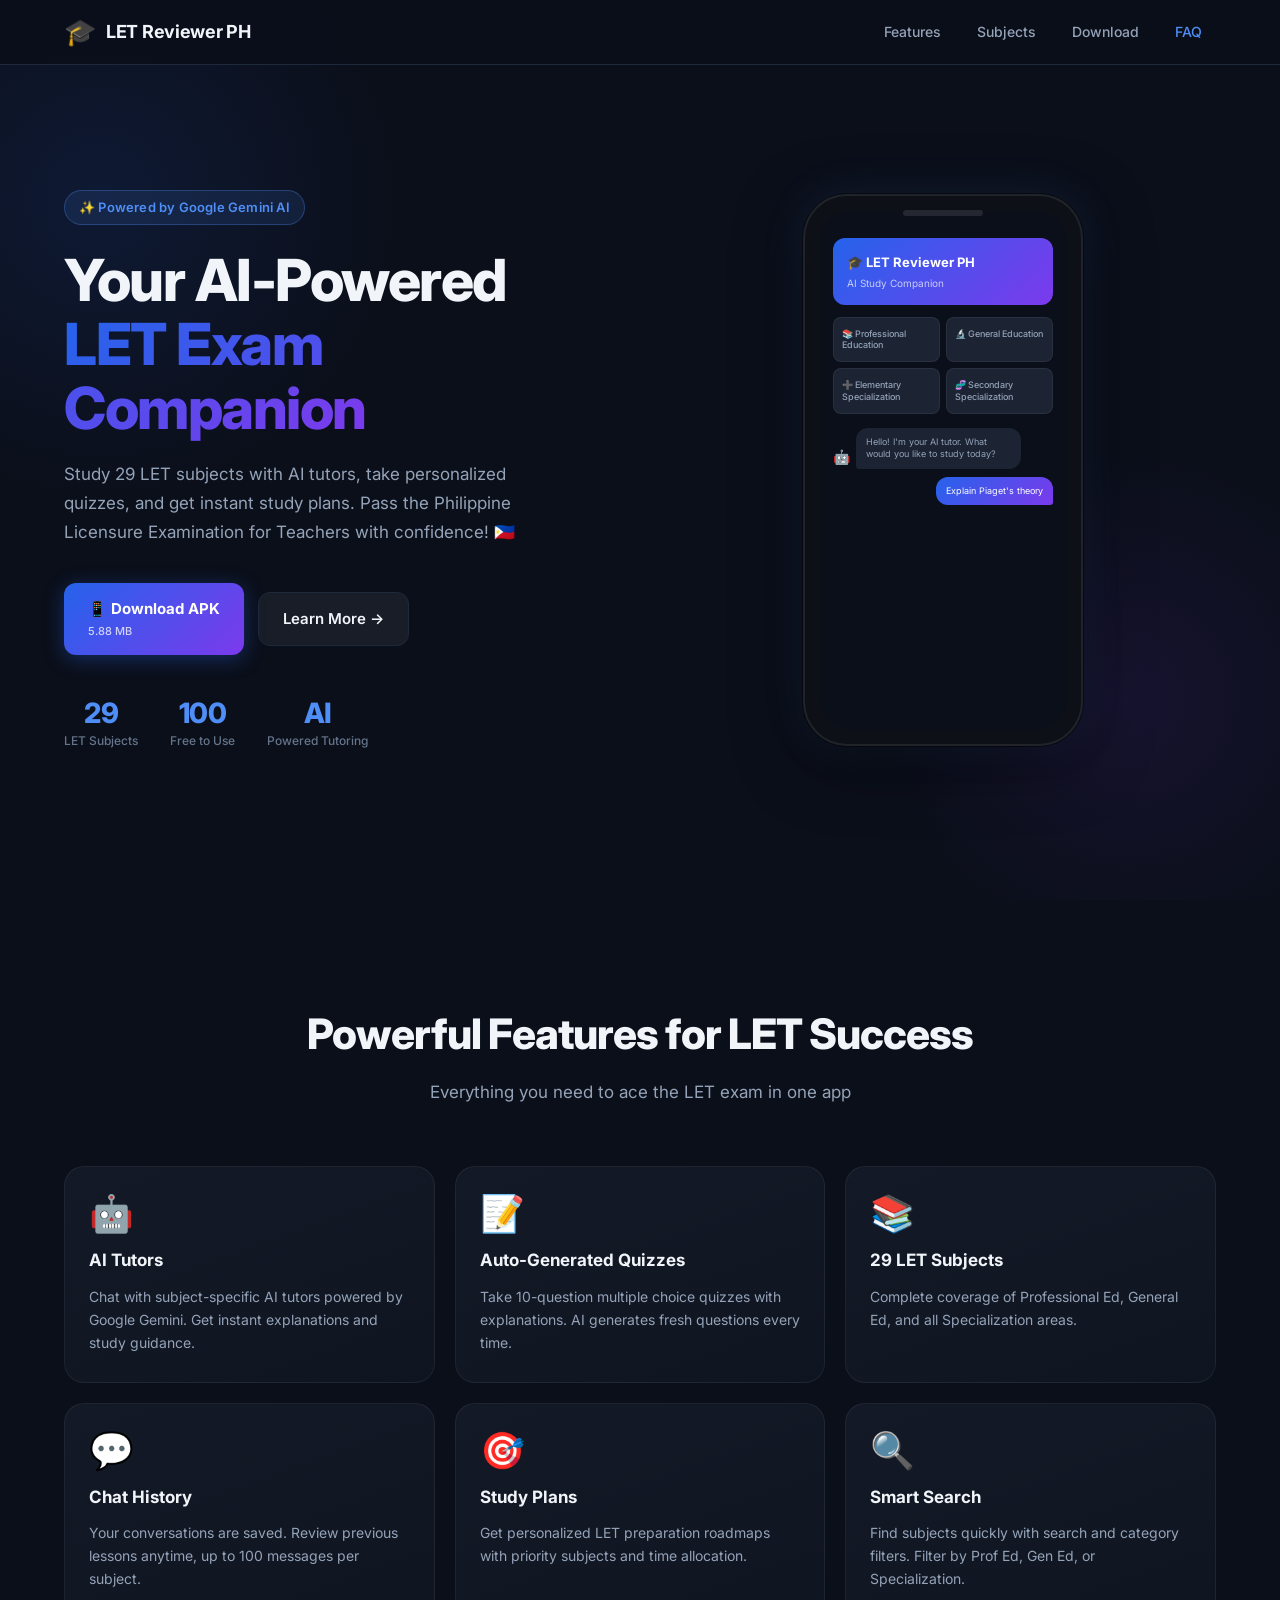
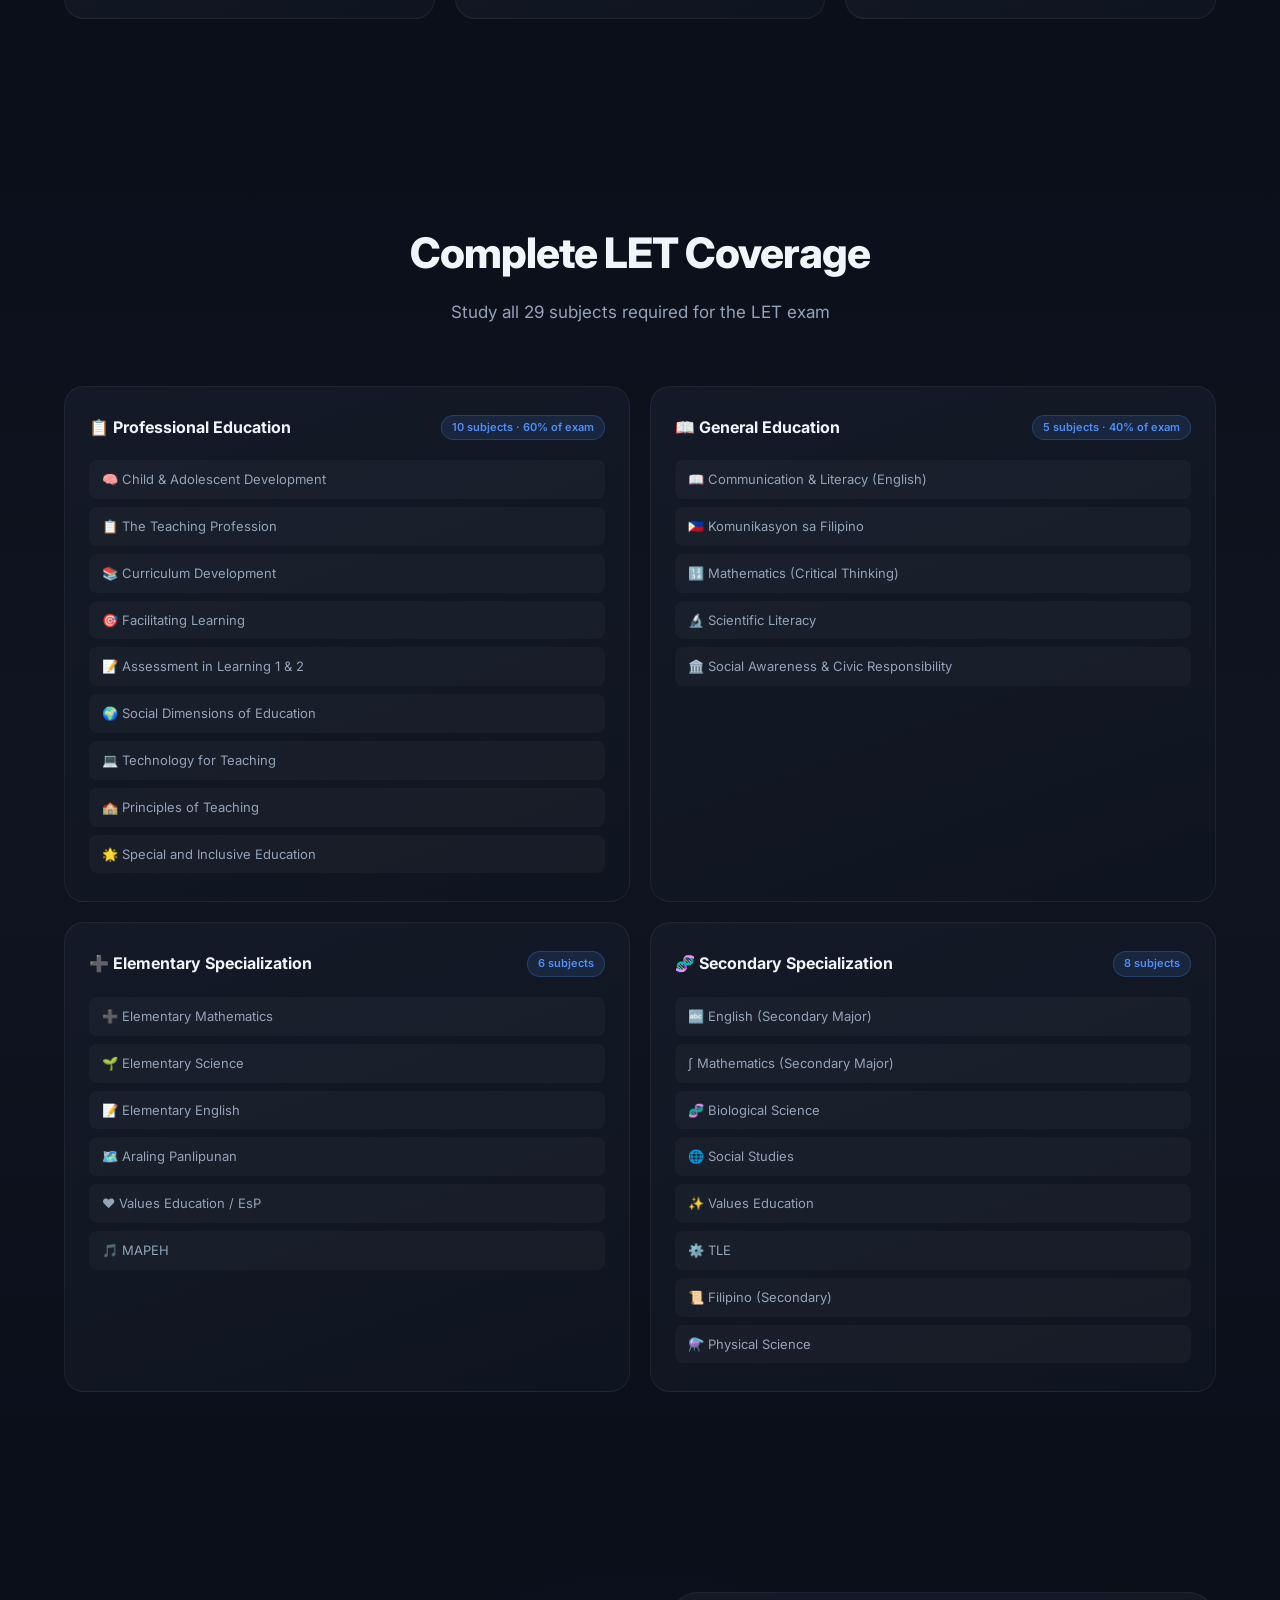
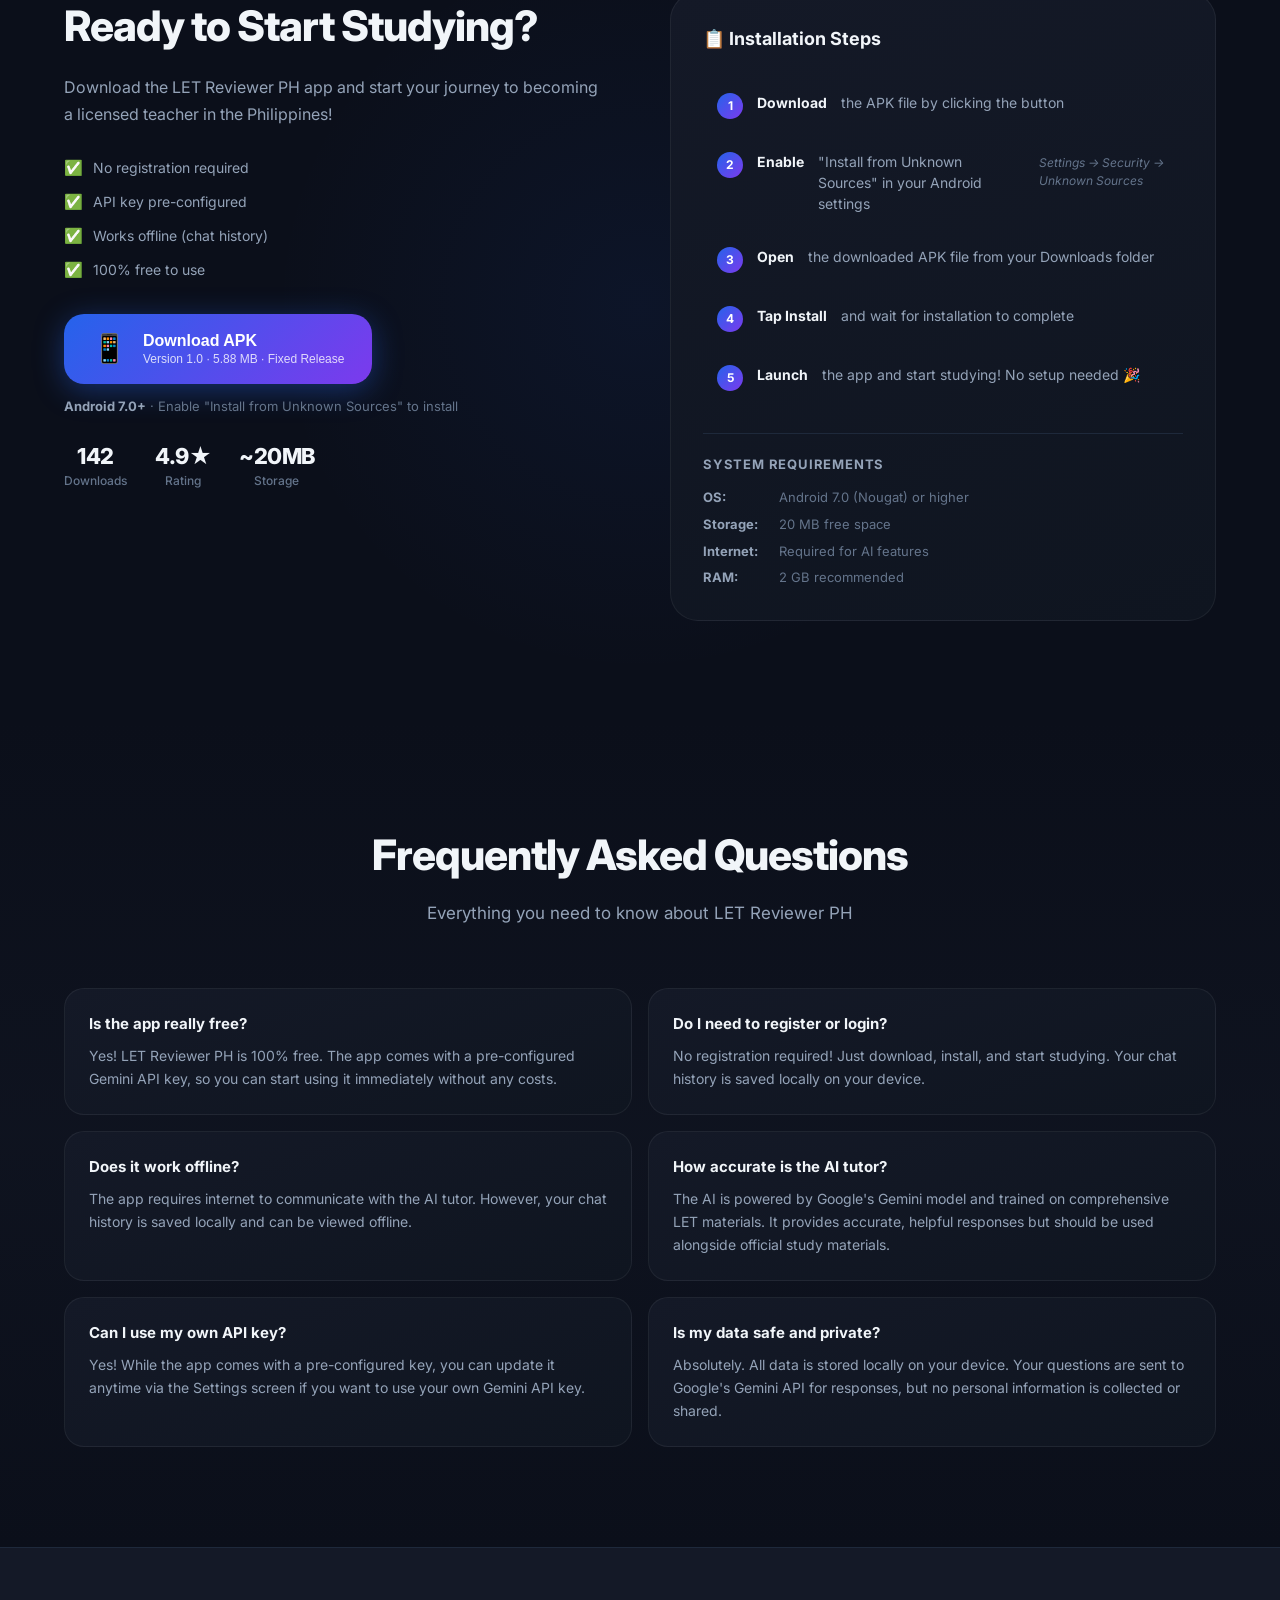
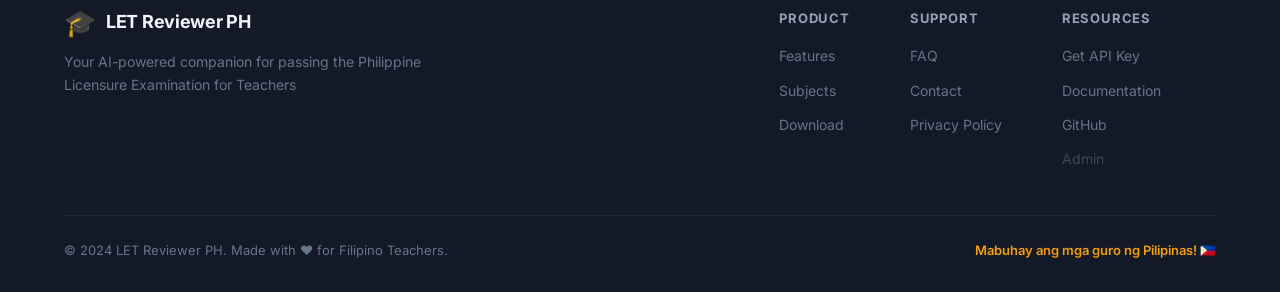
==== commit 8ff9013d: "new changes" ====
--- a/index.html
+++ b/index.html
@@ -246,13 +246,13 @@
                     </div>
 
                     <div class="download-button-container">
-                        <a href="LETReviewer.apk" class="btn btn-download" download="LET-Reviewer-PH.apk" onclick="trackDownload()">
+                        <button class="btn btn-download" onclick="openCodeModal()">
                             <span class="download-icon">📱</span>
                             <div class="download-text">
                                 <span class="download-label">Download APK</span>
                                 <span class="download-size">Version 1.0 · 5.88 MB · Fixed Release</span>
                             </div>
-                        </a>
+                        </button>
                         <p class="download-note">
                             <strong>Android 7.0+</strong> · Enable "Install from Unknown Sources" to install
                         </p>
@@ -374,6 +374,7 @@
                         <a href="https://aistudio.google.com" target="_blank">Get API Key</a>
                         <a href="#">Documentation</a>
                         <a href="#">GitHub</a>
+                        <a href="#" onclick="openAdminModal(event)" style="opacity: 0.5;">Admin</a>
                     </div>
                 </div>
             </div>
@@ -384,6 +385,66 @@
         </div>
     </footer>
 
+    <!-- Code Verification Modal -->
+    <div id="codeModal" class="code-modal">
+        <div class="code-modal-content">
+            <span class="code-modal-close" onclick="closeCodeModal()">&times;</span>
+            <h2 class="code-modal-title">🔐 Enter Download Code</h2>
+            <p class="code-modal-subtitle">Please enter your one-time access code to download the app</p>
+            
+            <div class="code-input-container">
+                <input 
+                    type="text" 
+                    id="codeInput" 
+                    class="code-input" 
+                    placeholder="XXXXXX"
+                    maxlength="6"
+                    oninput="this.value = this.value.toUpperCase()"
+                />
+            </div>
+            
+            <div id="codeError" class="code-error" style="display: none;"></div>
+            
+            <button class="btn btn-verify" onclick="verifyAndDownload()">
+                ✅ Verify & Download
+            </button>
+            
+            <p class="code-modal-note">
+                Don't have a code? Contact the developer to get access.
+            </p>
+        </div>
+    </div>
+
+    <!-- Admin Password Modal -->
+    <div id="adminModal" class="code-modal">
+        <div class="code-modal-content">
+            <span class="code-modal-close" onclick="closeAdminModal()">&times;</span>
+            <h2 class="code-modal-title">🔒 Admin Access</h2>
+            <p class="code-modal-subtitle">Enter admin password to access code generator</p>
+            
+            <div class="code-input-container">
+                <input 
+                    type="password" 
+                    id="adminPassword" 
+                    class="code-input" 
+                    placeholder="Enter password"
+                    style="letter-spacing: 4px; font-size: 18px;"
+                />
+            </div>
+            
+            <div id="adminError" class="code-error" style="display: none;"></div>
+            
+            <button class="btn btn-verify" onclick="verifyAdminPassword()">
+                🔓 Access Admin Portal
+            </button>
+            
+            <p class="code-modal-note">
+                Admin access is restricted to authorized personnel only.
+            </p>
+        </div>
+    </div>
+
+    <script src="code-manager.js"></script>
     <script src="script.js"></script>
 </body>
 </html>
--- a/styles.css
+++ b/styles.css
@@ -1232,3 +1232,212 @@
 ::-webkit-scrollbar-thumb:hover {
     background: var(--text-hint);
 }
+
+/* ============================================================
+   CODE VERIFICATION MODAL
+   ============================================================ */
+
+.code-modal {
+    display: none;
+    position: fixed;
+    top: 0;
+    left: 0;
+    width: 100%;
+    height: 100%;
+    background: rgba(11, 15, 26, 0.95);
+    backdrop-filter: blur(8px);
+    z-index: 10000;
+    align-items: center;
+    justify-content: center;
+    padding: 20px;
+    animation: fadeIn 0.3s ease;
+}
+
+.code-modal-content {
+    background: var(--gradient-card);
+    border: 1px solid rgba(79,142,247,0.2);
+    border-radius: var(--radius-xl);
+    padding: 40px;
+    max-width: 480px;
+    width: 100%;
+    box-shadow: var(--shadow-lg), 0 0 60px rgba(79,142,247,0.15);
+    position: relative;
+    animation: slideUp 0.3s ease;
+}
+
+.code-modal-close {
+    position: absolute;
+    top: 20px;
+    right: 24px;
+    font-size: 28px;
+    color: var(--text-hint);
+    cursor: pointer;
+    transition: color var(--transition);
+    line-height: 1;
+    padding: 4px;
+}
+
+.code-modal-close:hover {
+    color: var(--text-primary);
+}
+
+.code-modal-title {
+    font-size: 28px;
+    font-weight: 800;
+    color: var(--text-primary);
+    margin-bottom: 8px;
+    text-align: center;
+}
+
+.code-modal-subtitle {
+    font-size: 14px;
+    color: var(--text-secondary);
+    text-align: center;
+    margin-bottom: 32px;
+}
+
+.code-input-container {
+    margin-bottom: 20px;
+}
+
+.code-input {
+    width: 100%;
+    padding: 16px 20px;
+    font-size: 24px;
+    font-weight: 700;
+    text-align: center;
+    letter-spacing: 8px;
+    background: var(--bg-input);
+    border: 2px solid rgba(79,142,247,0.2);
+    border-radius: var(--radius-md);
+    color: var(--text-primary);
+    font-family: 'Courier New', monospace;
+    transition: border-color var(--transition), box-shadow var(--transition);
+}
+
+.code-input:focus {
+    outline: none;
+    border-color: var(--primary);
+    box-shadow: 0 0 0 4px rgba(79,142,247,0.1);
+}
+
+.code-input::placeholder {
+    color: var(--text-hint);
+    opacity: 0.4;
+}
+
+.code-error {
+    background: rgba(239, 68, 68, 0.1);
+    border: 1px solid rgba(239, 68, 68, 0.3);
+    border-radius: var(--radius-sm);
+    padding: 12px 16px;
+    margin-bottom: 20px;
+    font-size: 14px;
+    color: #EF4444;
+    text-align: center;
+}
+
+.btn-verify {
+    width: 100%;
+    padding: 16px 24px;
+    background: var(--gradient-blue);
+    color: white;
+    border: none;
+    border-radius: var(--radius-md);
+    font-size: 16px;
+    font-weight: 700;
+    cursor: pointer;
+    transition: transform var(--transition), box-shadow var(--transition);
+    box-shadow: 0 4px 20px rgba(37,99,235,0.35);
+}
+
+.btn-verify:hover {
+    transform: translateY(-2px);
+    box-shadow: 0 8px 30px rgba(37,99,235,0.5);
+}
+
+.btn-verify:active {
+    transform: translateY(0);
+}
+
+.code-modal-note {
+    font-size: 13px;
+    color: var(--text-hint);
+    text-align: center;
+    margin-top: 20px;
+    line-height: 1.5;
+}
+
+/* Success Notification */
+.success-notification {
+    position: fixed;
+    top: 24px;
+    right: 24px;
+    background: linear-gradient(135deg, #22C55E 0%, #16A34A 100%);
+    color: white;
+    padding: 16px 24px;
+    border-radius: var(--radius-md);
+    box-shadow: var(--shadow-lg);
+    font-size: 14px;
+    font-weight: 600;
+    z-index: 10001;
+    opacity: 0;
+    transform: translateX(100%);
+    transition: opacity 0.3s ease, transform 0.3s ease;
+}
+
+.success-notification.show {
+    opacity: 1;
+    transform: translateX(0);
+}
+
+/* Animations */
+@keyframes fadeIn {
+    from {
+        opacity: 0;
+    }
+    to {
+        opacity: 1;
+    }
+}
+
+@keyframes slideUp {
+    from {
+        opacity: 0;
+        transform: translateY(20px);
+    }
+    to {
+        opacity: 1;
+        transform: translateY(0);
+    }
+}
+
+@keyframes shake {
+    0%, 100% { transform: translateX(0); }
+    10%, 30%, 50%, 70%, 90% { transform: translateX(-8px); }
+    20%, 40%, 60%, 80% { transform: translateX(8px); }
+}
+
+/* Mobile Responsive */
+@media (max-width: 600px) {
+    .code-modal-content {
+        padding: 32px 24px;
+    }
+    
+    .code-modal-title {
+        font-size: 24px;
+    }
+    
+    .code-input {
+        font-size: 20px;
+        letter-spacing: 6px;
+        padding: 14px 16px;
+    }
+    
+    .success-notification {
+        top: 16px;
+        right: 16px;
+        left: 16px;
+        font-size: 13px;
+    }
+}
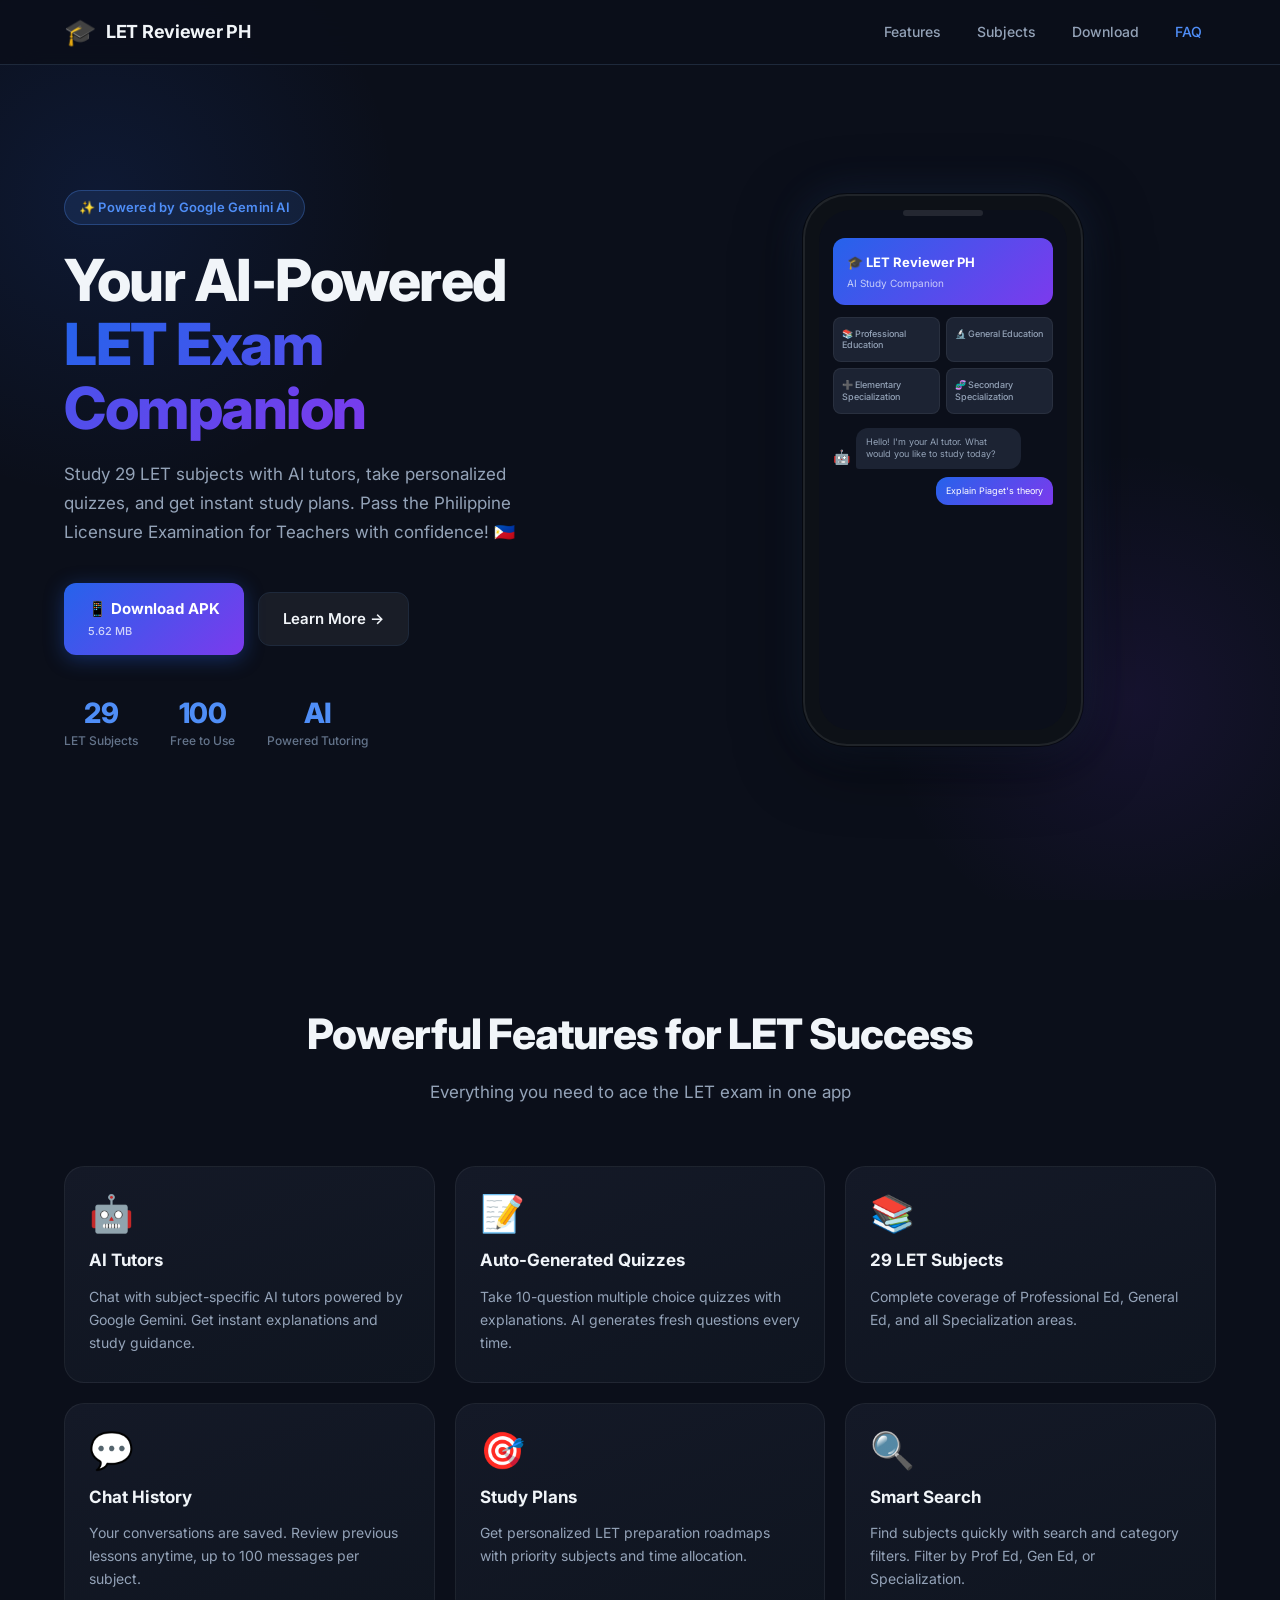
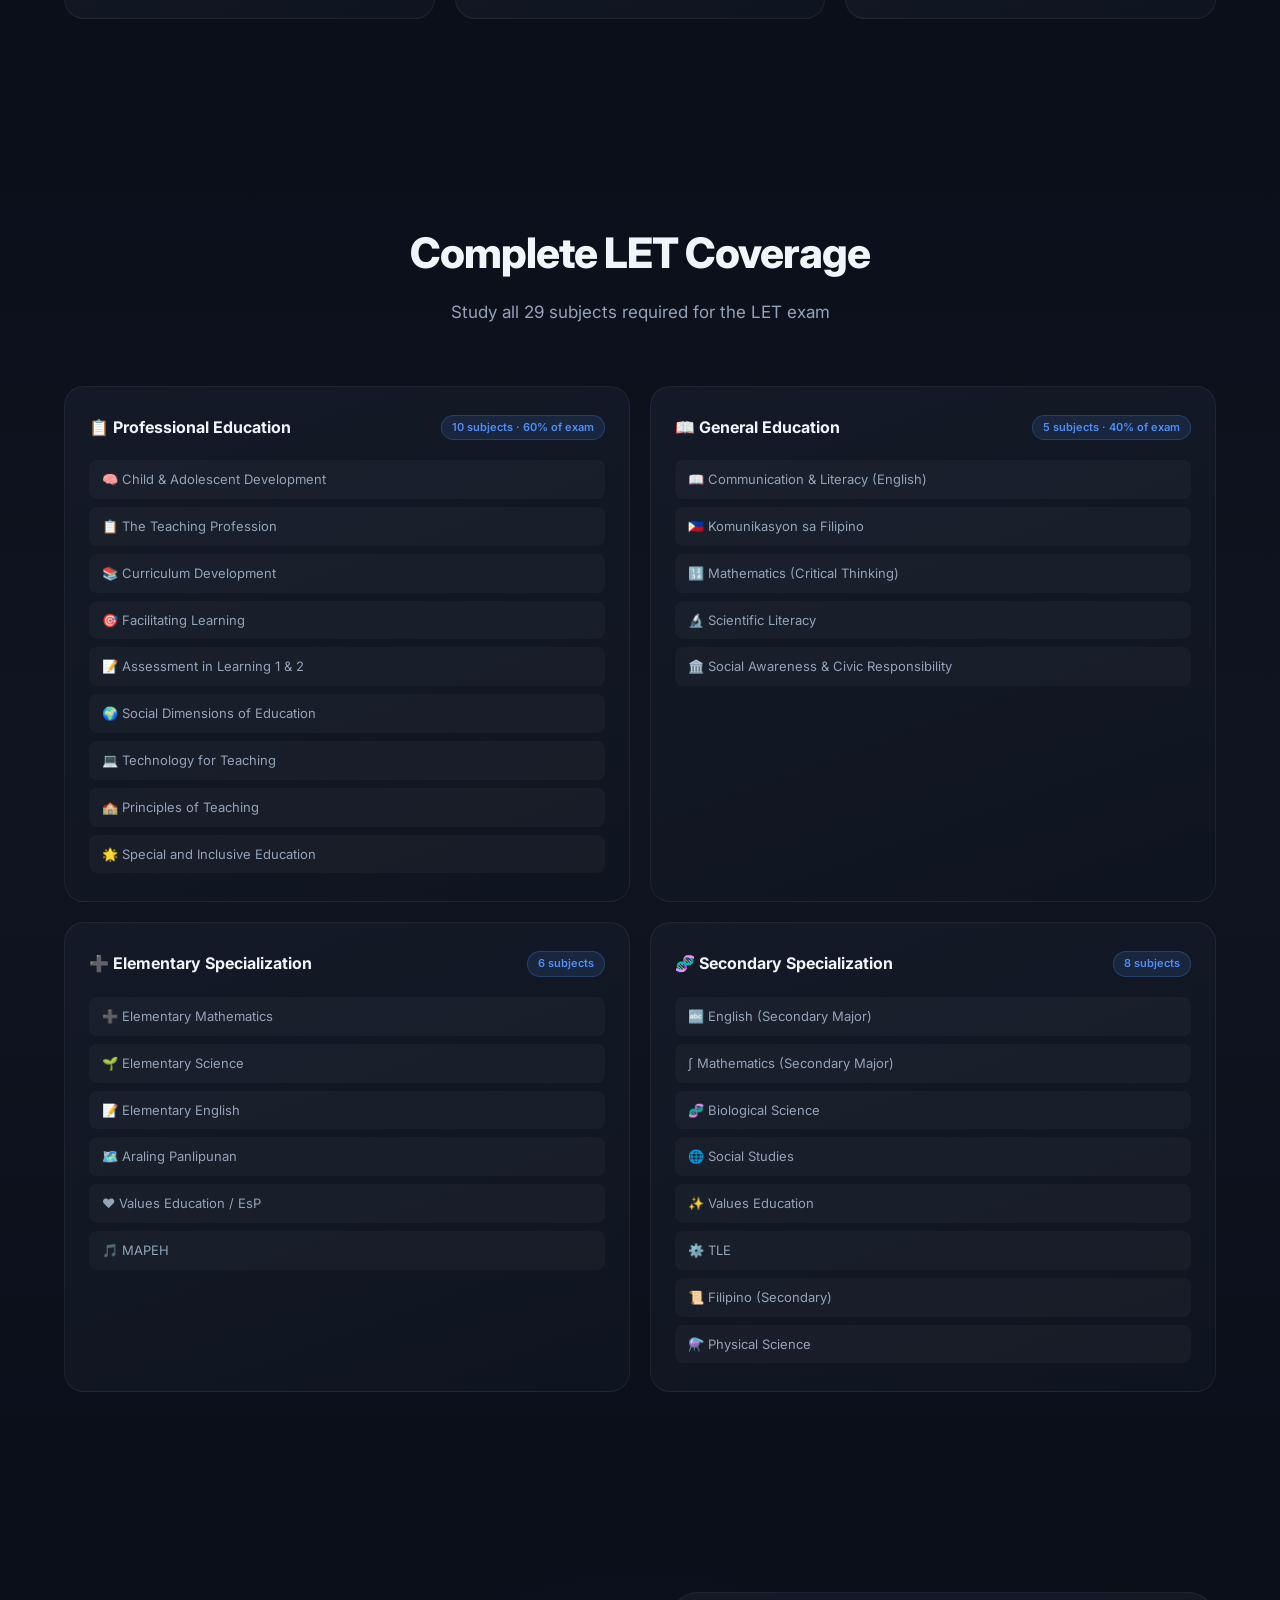
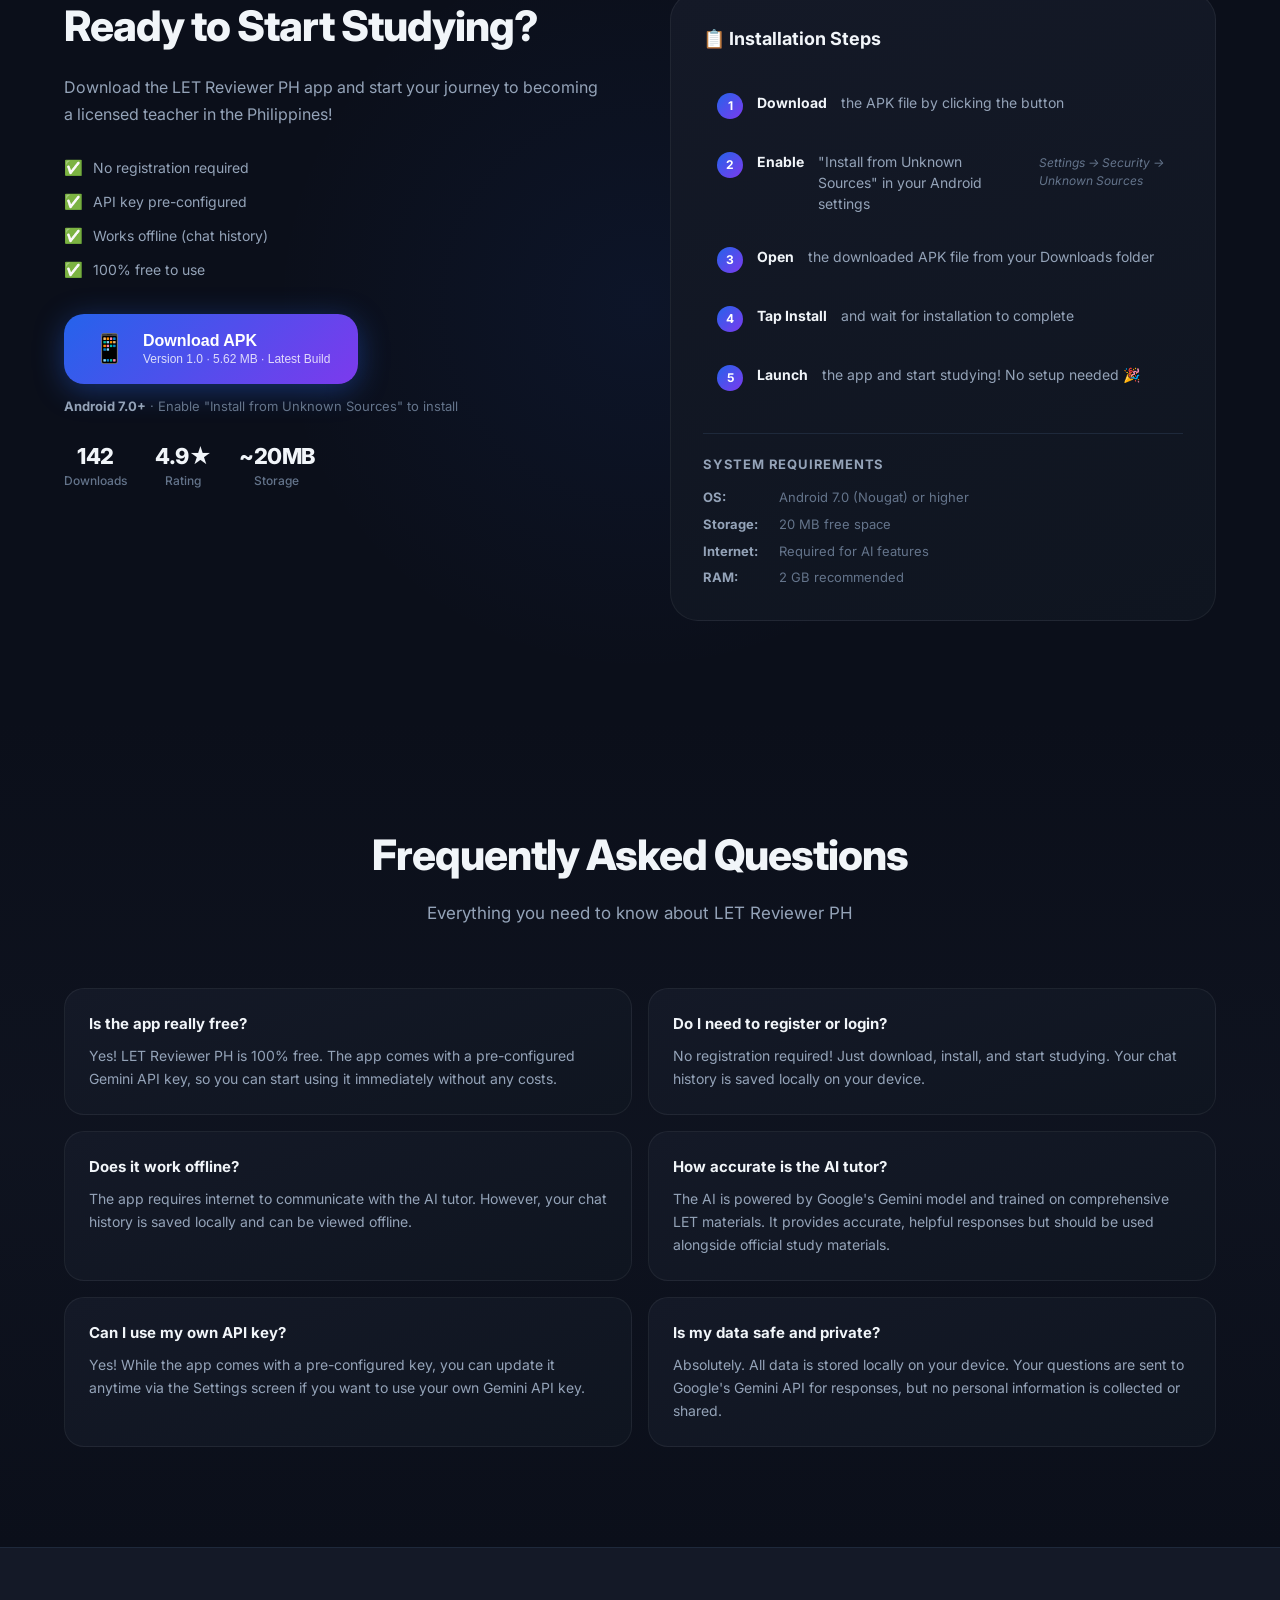
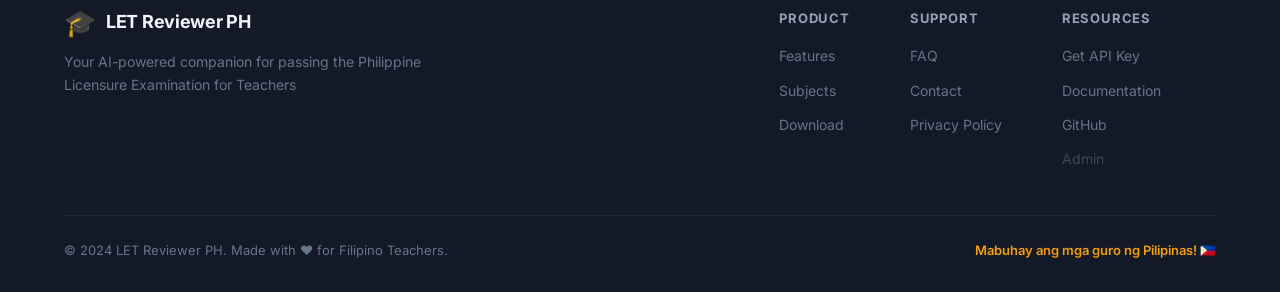
==== commit a21584c5: "download apk" ====
--- a/index.html
+++ b/index.html
@@ -52,7 +52,7 @@
                     <div class="hero-buttons">
                         <a href="#download" class="btn btn-primary">
                             <span>📱 Download APK</span>
-                            <span class="btn-size">5.88 MB</span>
+                            <span class="btn-size">5.62 MB</span>
                         </a>
                         <a href="#features" class="btn btn-secondary">
                             Learn More →
@@ -250,7 +250,7 @@
                             <span class="download-icon">📱</span>
                             <div class="download-text">
                                 <span class="download-label">Download APK</span>
-                                <span class="download-size">Version 1.0 · 5.88 MB · Fixed Release</span>
+                                <span class="download-size">Version 1.0 · 5.62 MB · Latest Build</span>
                             </div>
                         </button>
                         <p class="download-note">
